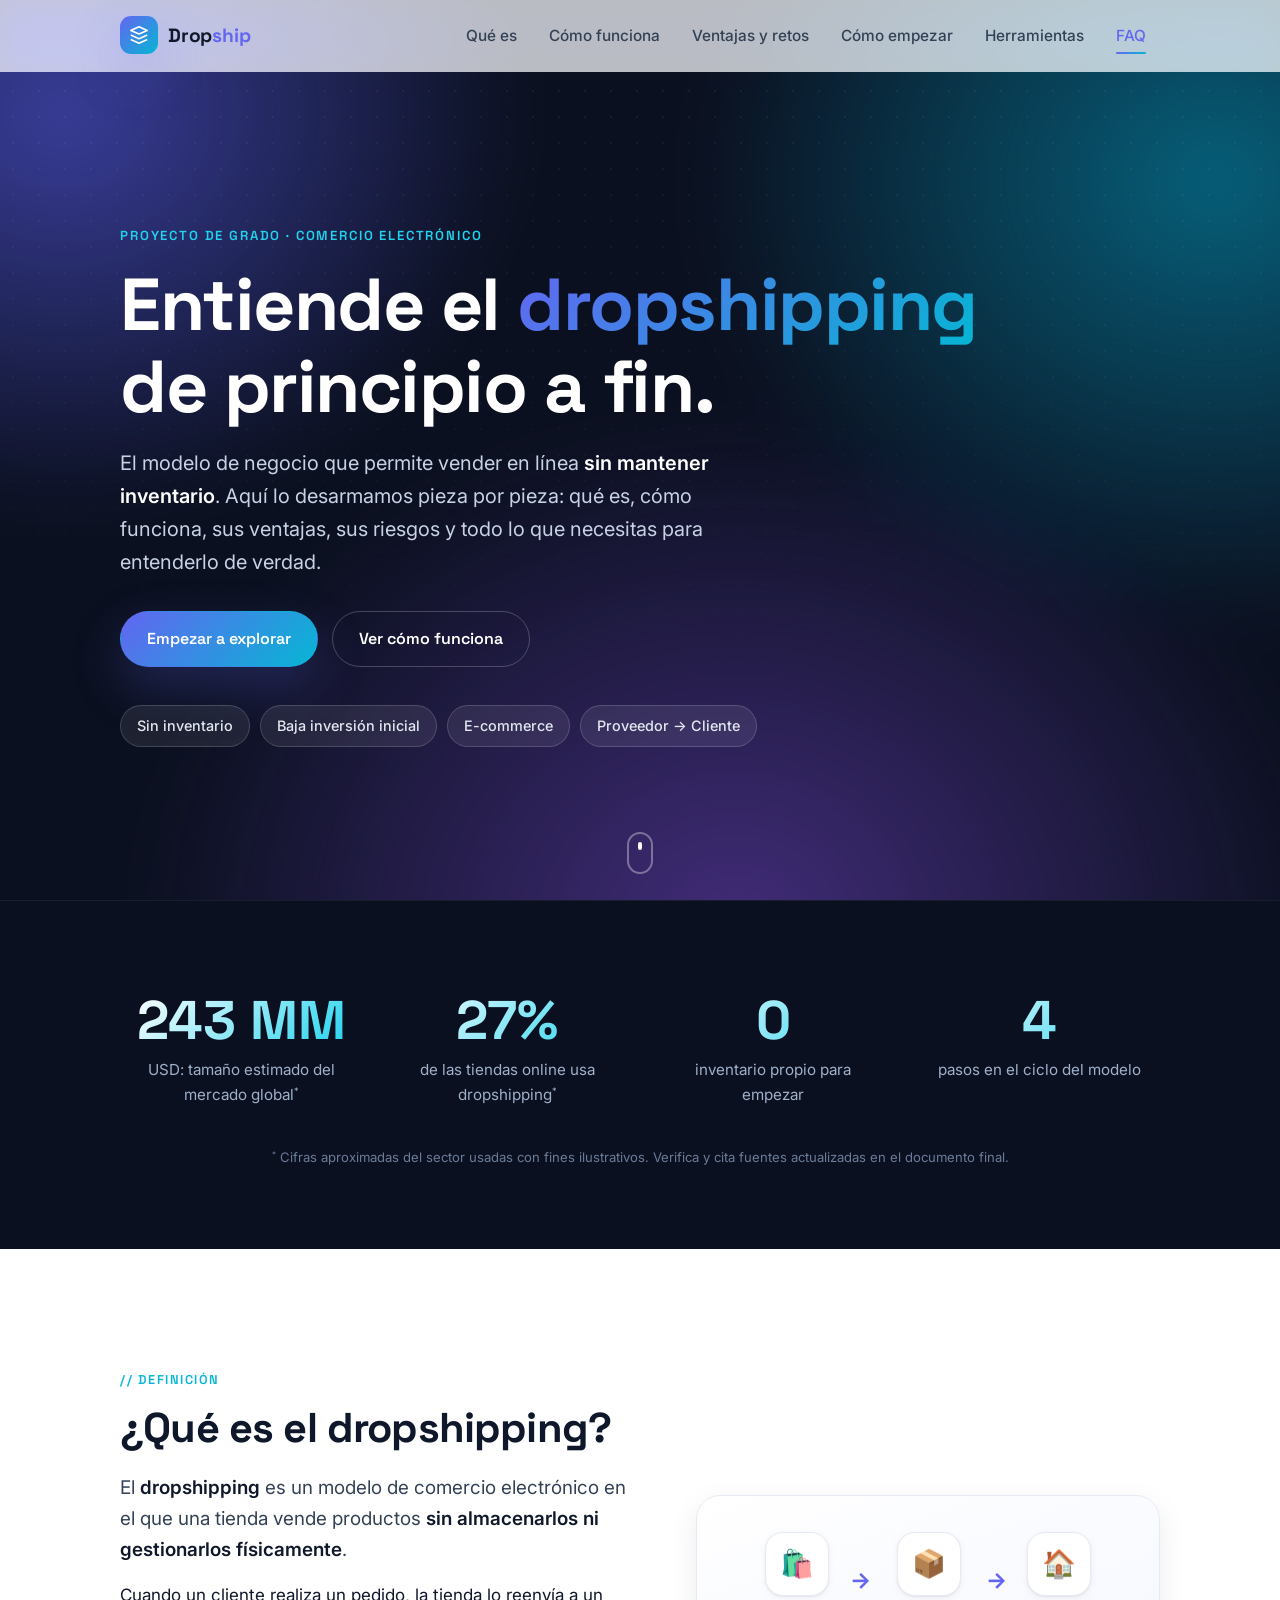
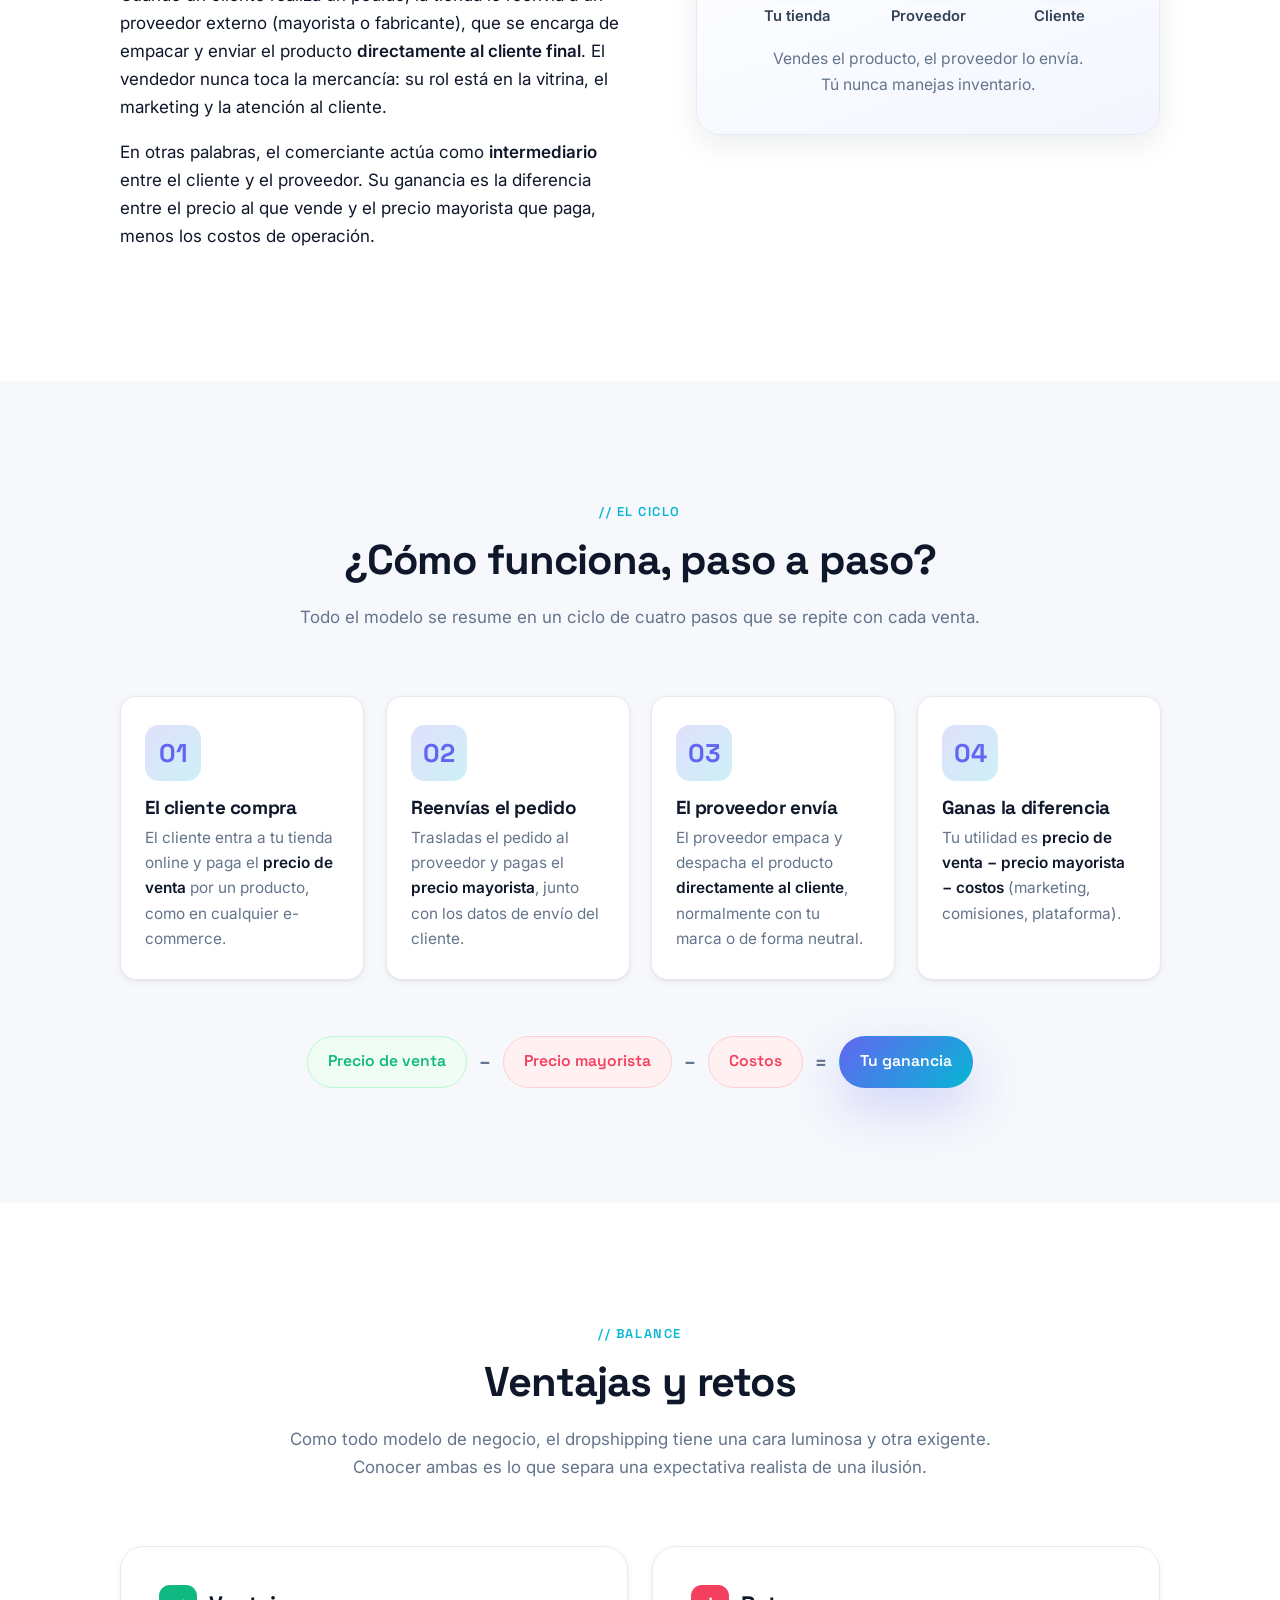
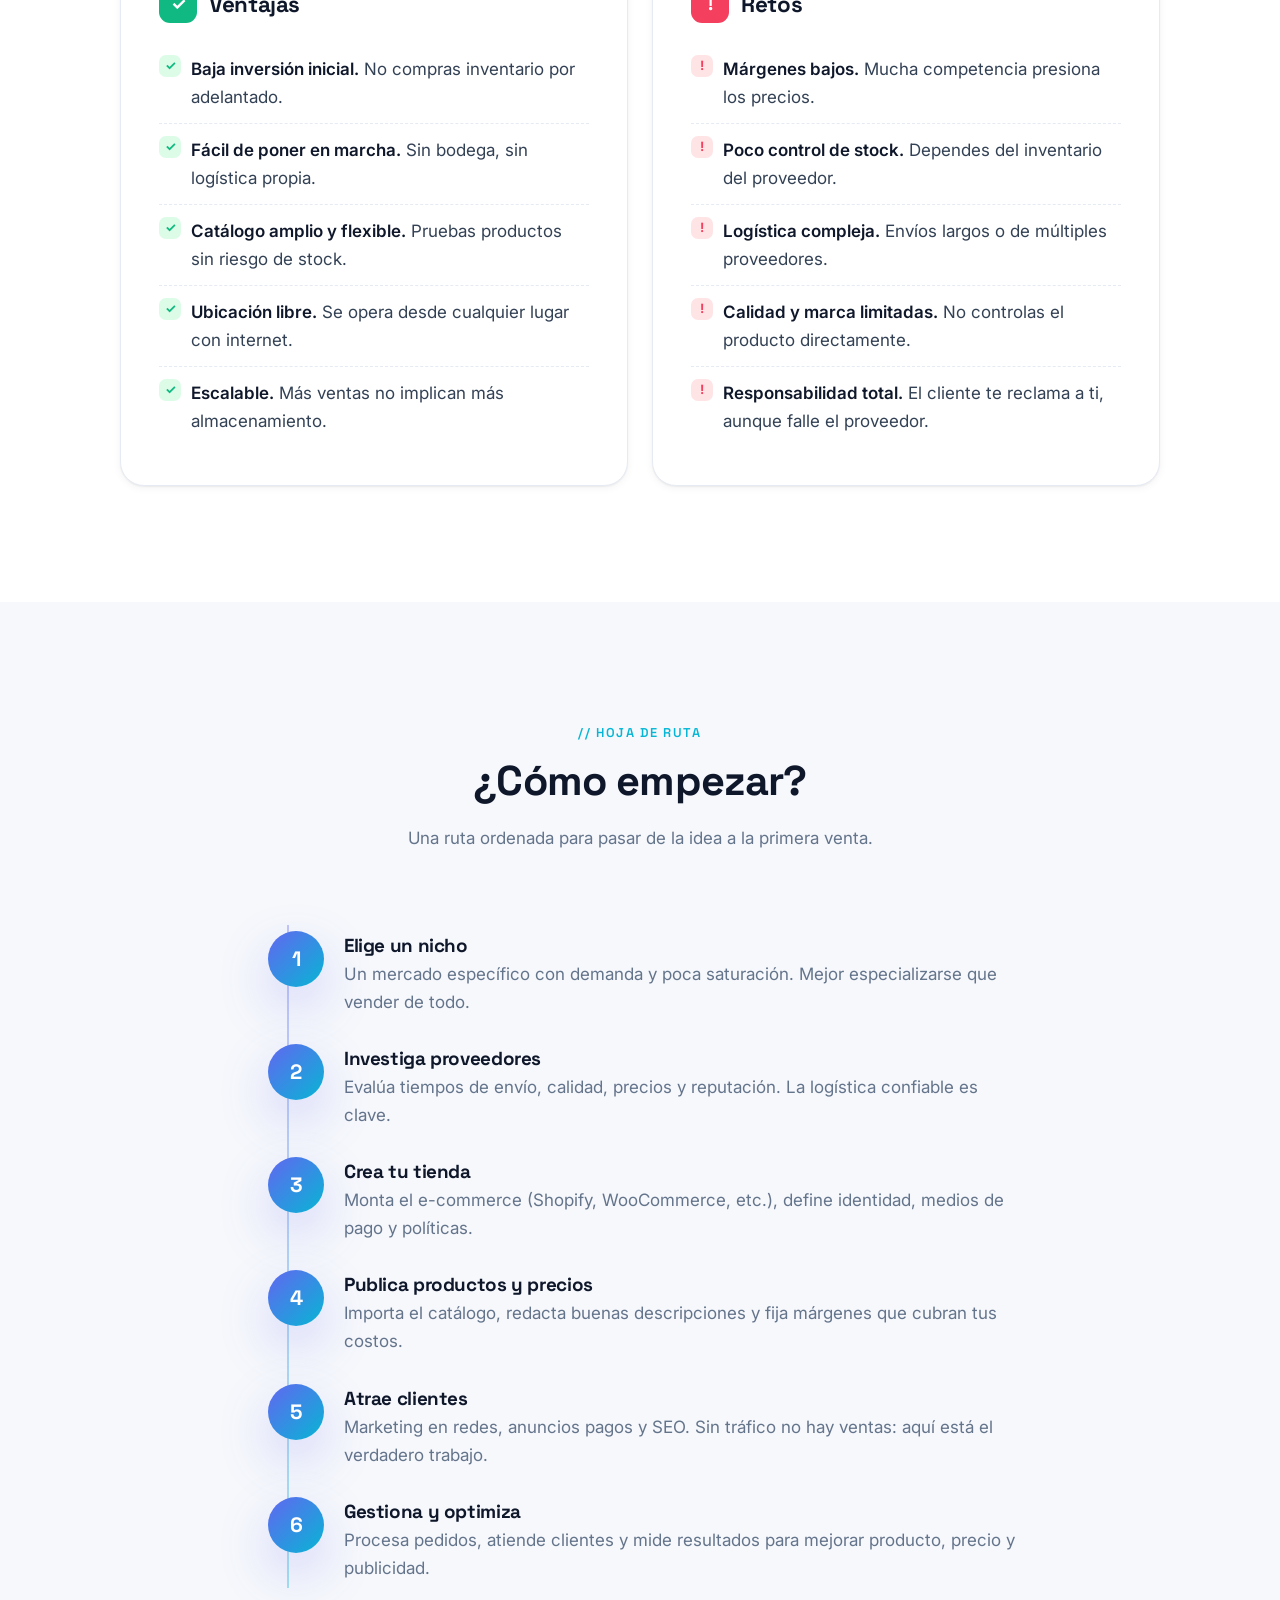
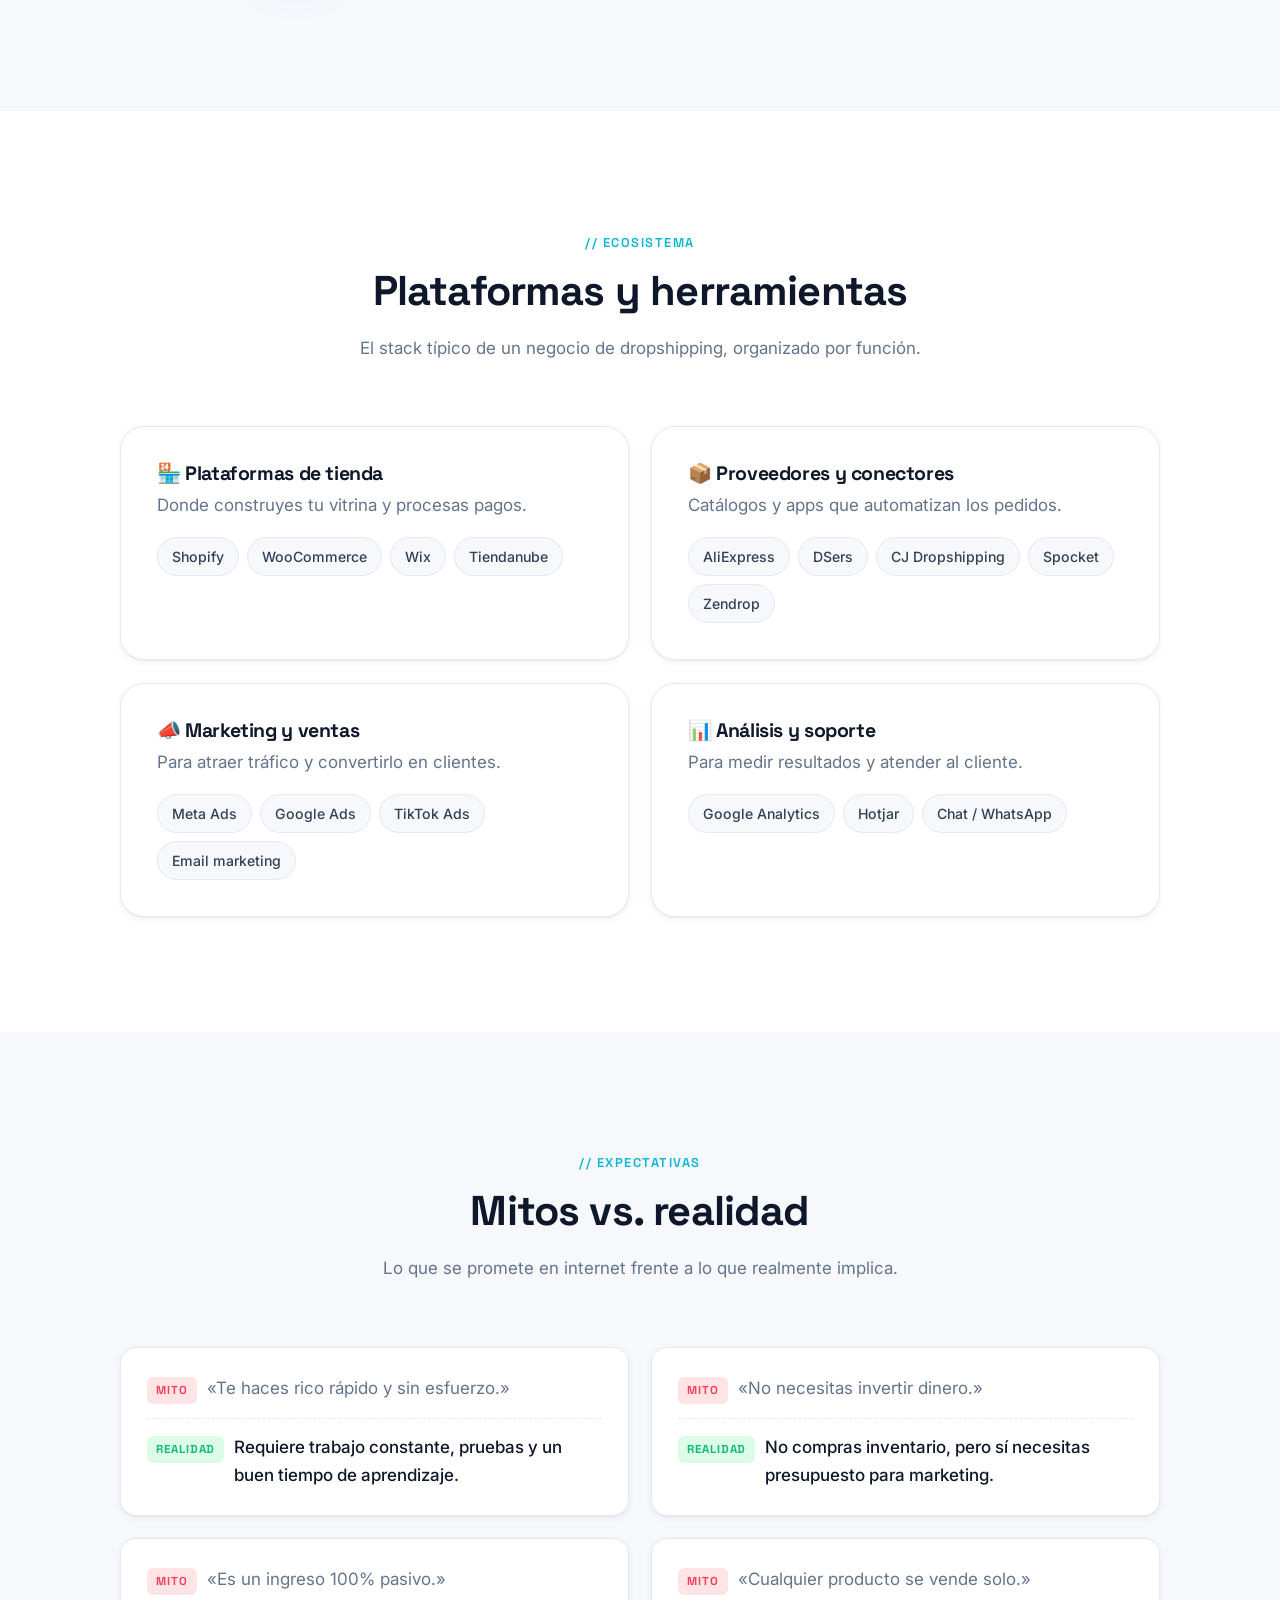
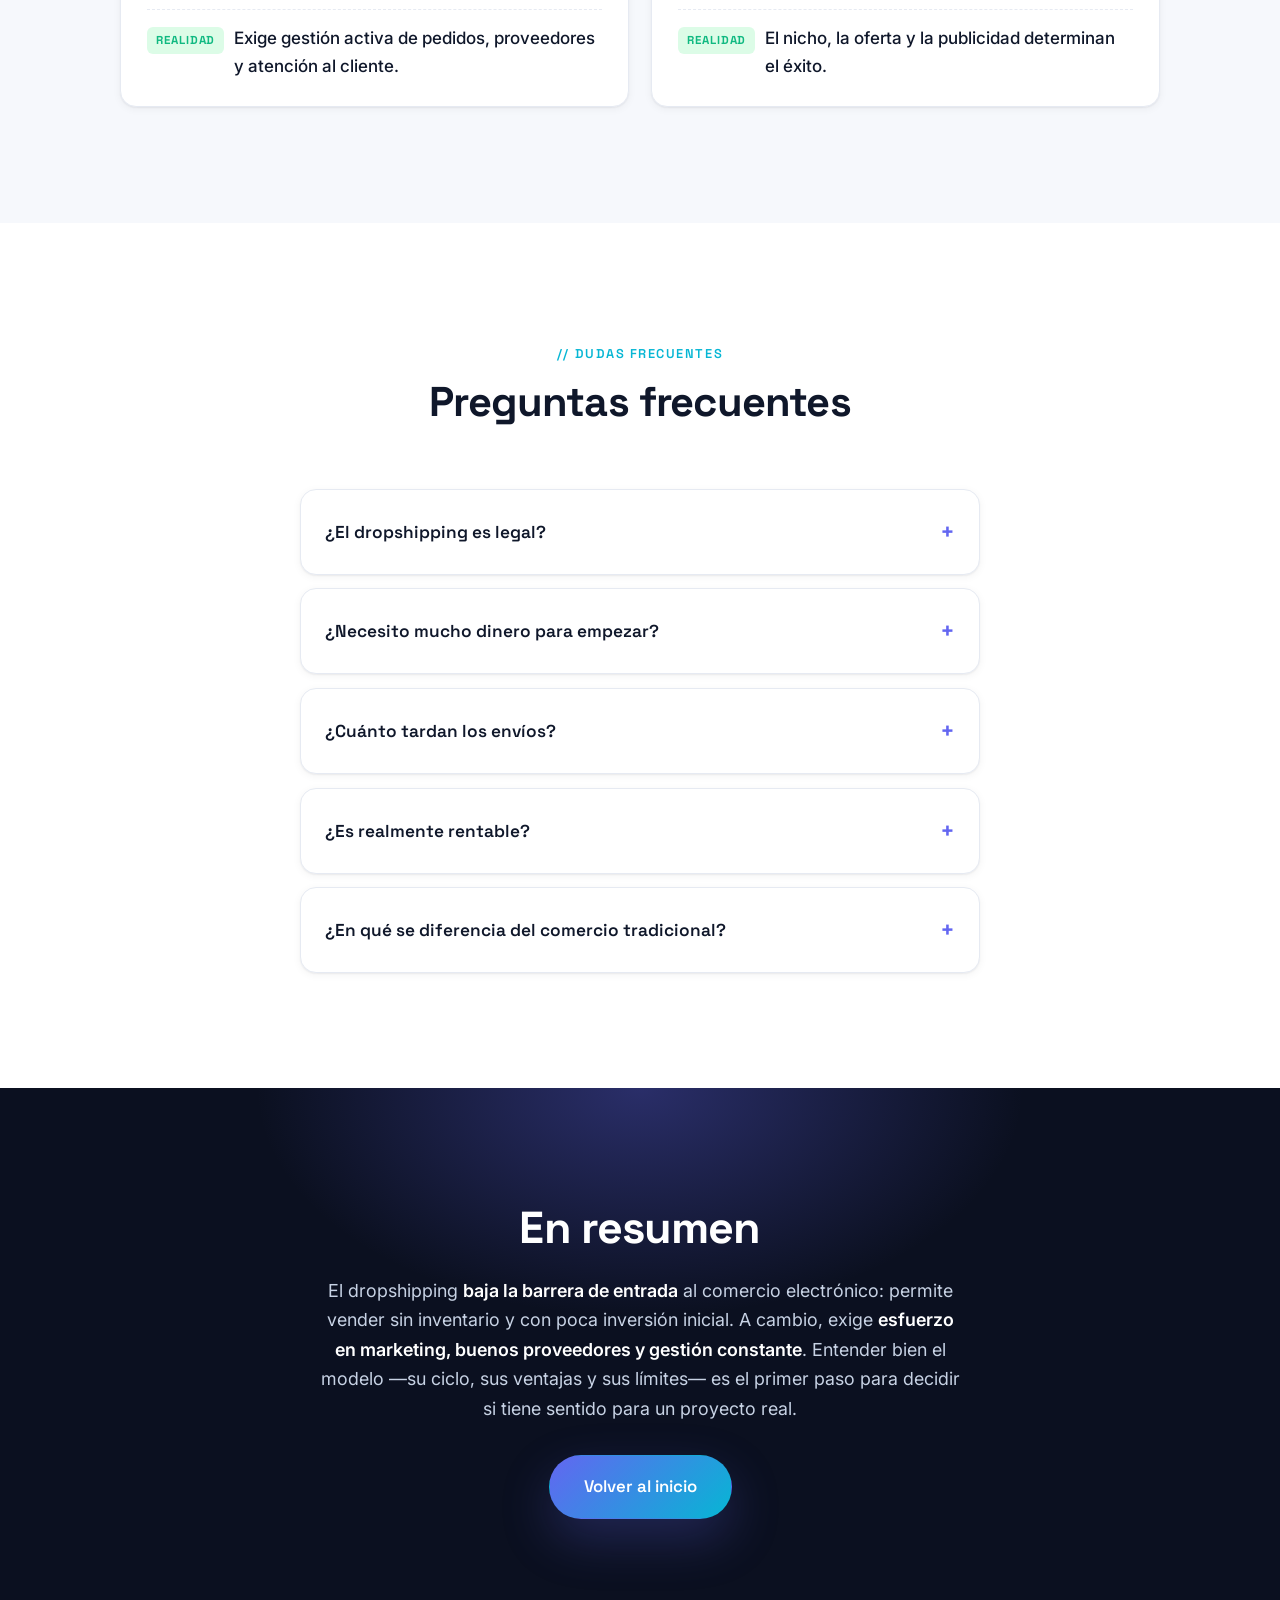
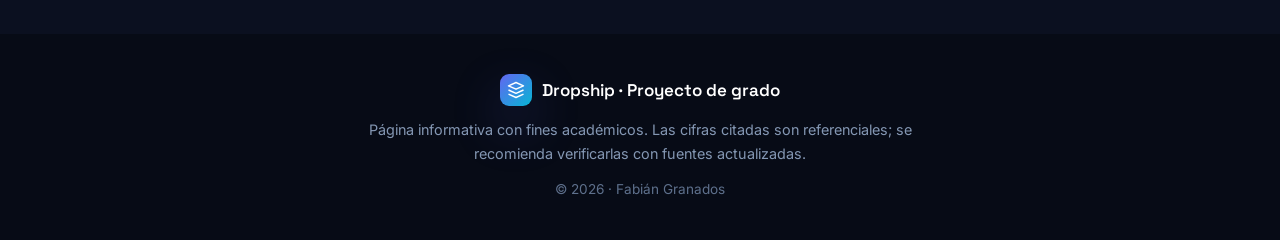
==== index.html @ 57d58731 "Crear landing informativa sobre dropshipping Página informativa de una sola página que explica el mo" ====
<!DOCTYPE html>
<html lang="es">
<head>
  <meta charset="UTF-8" />
  <meta name="viewport" content="width=device-width, initial-scale=1.0" />
  <meta name="description" content="Guía visual y completa sobre el dropshipping: qué es, cómo funciona, ventajas, riesgos, cómo empezar y qué herramientas se usan. Proyecto de grado sobre comercio electrónico." />
  <meta name="author" content="Fabián Granados" />
  <meta name="theme-color" content="#0b1020" />

  <!-- Open Graph -->
  <meta property="og:type" content="website" />
  <meta property="og:title" content="Dropshipping — Guía completa del modelo de comercio electrónico" />
  <meta property="og:description" content="Qué es, cómo funciona, ventajas y riesgos del dropshipping. Una guía visual de principio a fin." />
  <meta property="og:locale" content="es_CO" />

  <title>Dropshipping — Guía completa del modelo de comercio electrónico</title>

  <link rel="icon" type="image/svg+xml" href="assets/favicon.svg" />

  <!-- Tipografías (mejora progresiva; si no cargan, se usa el stack del sistema) -->
  <link rel="preconnect" href="https://fonts.googleapis.com" />
  <link rel="preconnect" href="https://fonts.gstatic.com" crossorigin />
  <link href="https://fonts.googleapis.com/css2?family=Space+Grotesk:wght@500;600;700&family=Inter:wght@400;500;600;700&display=swap" rel="stylesheet" />

  <link rel="stylesheet" href="css/styles.css" />
</head>
<body>
  <!-- Barra de progreso de lectura -->
  <div class="scroll-progress" id="scrollProgress" aria-hidden="true"></div>

  <!-- Salto de accesibilidad -->
  <a class="skip-link" href="#contenido">Saltar al contenido</a>

  <!-- ============ NAV ============ -->
  <header class="nav" id="nav">
    <div class="container nav__inner">
      <a class="brand" href="#hero" aria-label="Inicio">
        <span class="brand__mark" aria-hidden="true">
          <svg viewBox="0 0 24 24" fill="none" width="22" height="22">
            <path d="M3 7l9-4 9 4-9 4-9-4z" stroke="currentColor" stroke-width="1.7" stroke-linejoin="round"/>
            <path d="M3 12l9 4 9-4M3 17l9 4 9-4" stroke="currentColor" stroke-width="1.7" stroke-linejoin="round"/>
          </svg>
        </span>
        <span class="brand__text">Drop<strong>ship</strong></span>
      </a>

      <nav class="nav__links" id="navLinks" aria-label="Navegación principal">
        <a href="#que-es">Qué es</a>
        <a href="#como-funciona">Cómo funciona</a>
        <a href="#ventajas">Ventajas y retos</a>
        <a href="#empezar">Cómo empezar</a>
        <a href="#herramientas">Herramientas</a>
        <a href="#faq">FAQ</a>
      </nav>

      <button class="nav__toggle" id="navToggle" aria-label="Abrir menú" aria-expanded="false" aria-controls="navLinks">
        <span></span><span></span><span></span>
      </button>
    </div>
  </header>

  <main id="contenido">
    <!-- ============ HERO ============ -->
    <section class="hero" id="hero">
      <div class="hero__aurora" aria-hidden="true"></div>
      <div class="container hero__inner">
        <p class="eyebrow reveal">Proyecto de grado · Comercio electrónico</p>
        <h1 class="hero__title reveal">
          Entiende el <span class="grad">dropshipping</span><br />de principio a fin.
        </h1>
        <p class="hero__sub reveal">
          El modelo de negocio que permite vender en línea <strong>sin mantener inventario</strong>.
          Aquí lo desarmamos pieza por pieza: qué es, cómo funciona, sus ventajas, sus riesgos
          y todo lo que necesitas para entenderlo de verdad.
        </p>
        <div class="hero__cta reveal">
          <a class="btn btn--primary" href="#que-es">Empezar a explorar</a>
          <a class="btn btn--ghost" href="#como-funciona">Ver cómo funciona</a>
        </div>

        <div class="hero__chips reveal" aria-hidden="true">
          <span class="chip">Sin inventario</span>
          <span class="chip">Baja inversión inicial</span>
          <span class="chip">E-commerce</span>
          <span class="chip">Proveedor → Cliente</span>
        </div>
      </div>

      <a class="hero__scroll" href="#stats" aria-label="Desplazarse hacia abajo">
        <span></span>
      </a>
    </section>

    <!-- ============ STATS ============ -->
    <section class="stats" id="stats" aria-label="El dropshipping en cifras">
      <div class="container">
        <div class="stats__grid">
          <div class="stat reveal">
            <div class="stat__num"><span data-count="243" data-suffix=" MM">0</span></div>
            <div class="stat__label">USD: tamaño estimado del mercado global<sup>*</sup></div>
          </div>
          <div class="stat reveal">
            <div class="stat__num"><span data-count="27" data-suffix="%">0</span></div>
            <div class="stat__label">de las tiendas online usa dropshipping<sup>*</sup></div>
          </div>
          <div class="stat reveal">
            <div class="stat__num"><span data-count="0">0</span></div>
            <div class="stat__label">inventario propio para empezar</div>
          </div>
          <div class="stat reveal">
            <div class="stat__num"><span data-count="4">0</span></div>
            <div class="stat__label">pasos en el ciclo del modelo</div>
          </div>
        </div>
        <p class="stats__note"><sup>*</sup> Cifras aproximadas del sector usadas con fines ilustrativos. Verifica y cita fuentes actualizadas en el documento final.</p>
      </div>
    </section>

    <!-- ============ QUÉ ES ============ -->
    <section class="section" id="que-es">
      <div class="container grid-2">
        <div class="reveal">
          <span class="section-tag">// definición</span>
          <h2 class="section-title">¿Qué es el dropshipping?</h2>
          <p class="lead">
            El <strong>dropshipping</strong> es un modelo de comercio electrónico en el que una tienda
            vende productos <strong>sin almacenarlos ni gestionarlos físicamente</strong>.
          </p>
          <p>
            Cuando un cliente realiza un pedido, la tienda lo reenvía a un proveedor externo
            (mayorista o fabricante), que se encarga de empacar y enviar el producto
            <strong>directamente al cliente final</strong>. El vendedor nunca toca la mercancía:
            su rol está en la vitrina, el marketing y la atención al cliente.
          </p>
          <p>
            En otras palabras, el comerciante actúa como <strong>intermediario</strong> entre el cliente
            y el proveedor. Su ganancia es la diferencia entre el precio al que vende y el precio
            mayorista que paga, menos los costos de operación.
          </p>
        </div>

        <div class="reveal">
          <div class="card card--accent definition-visual" aria-hidden="true">
            <div class="dv-row">
              <div class="dv-node">
                <span class="dv-ico">🛍️</span>
                <span>Tu tienda</span>
              </div>
              <span class="dv-arrow">→</span>
              <div class="dv-node">
                <span class="dv-ico">📦</span>
                <span>Proveedor</span>
              </div>
              <span class="dv-arrow">→</span>
              <div class="dv-node">
                <span class="dv-ico">🏠</span>
                <span>Cliente</span>
              </div>
            </div>
            <p class="dv-caption">
              Vendes el producto, el proveedor lo envía. <br />Tú nunca manejas inventario.
            </p>
          </div>
        </div>
      </div>
    </section>

    <!-- ============ CÓMO FUNCIONA ============ -->
    <section class="section section--alt" id="como-funciona">
      <div class="container">
        <div class="section-head reveal">
          <span class="section-tag">// el ciclo</span>
          <h2 class="section-title">¿Cómo funciona, paso a paso?</h2>
          <p class="section-sub">
            Todo el modelo se resume en un ciclo de cuatro pasos que se repite con cada venta.
          </p>
        </div>

        <ol class="steps">
          <li class="step reveal">
            <div class="step__num">01</div>
            <h3 class="step__title">El cliente compra</h3>
            <p>El cliente entra a tu tienda online y paga el <strong>precio de venta</strong> por un producto, como en cualquier e-commerce.</p>
          </li>
          <li class="step reveal">
            <div class="step__num">02</div>
            <h3 class="step__title">Reenvías el pedido</h3>
            <p>Trasladas el pedido al proveedor y pagas el <strong>precio mayorista</strong>, junto con los datos de envío del cliente.</p>
          </li>
          <li class="step reveal">
            <div class="step__num">03</div>
            <h3 class="step__title">El proveedor envía</h3>
            <p>El proveedor empaca y despacha el producto <strong>directamente al cliente</strong>, normalmente con tu marca o de forma neutral.</p>
          </li>
          <li class="step reveal">
            <div class="step__num">04</div>
            <h3 class="step__title">Ganas la diferencia</h3>
            <p>Tu utilidad es <strong>precio de venta − precio mayorista − costos</strong> (marketing, comisiones, plataforma).</p>
          </li>
        </ol>

        <div class="formula reveal" aria-label="Fórmula de ganancia">
          <span class="formula__chip formula__chip--sell">Precio de venta</span>
          <span class="formula__op">−</span>
          <span class="formula__chip formula__chip--cost">Precio mayorista</span>
          <span class="formula__op">−</span>
          <span class="formula__chip formula__chip--cost">Costos</span>
          <span class="formula__op">=</span>
          <span class="formula__chip formula__chip--profit">Tu ganancia</span>
        </div>
      </div>
    </section>

    <!-- ============ VENTAJAS Y RETOS ============ -->
    <section class="section" id="ventajas">
      <div class="container">
        <div class="section-head reveal">
          <span class="section-tag">// balance</span>
          <h2 class="section-title">Ventajas y retos</h2>
          <p class="section-sub">
            Como todo modelo de negocio, el dropshipping tiene una cara luminosa y otra exigente.
            Conocer ambas es lo que separa una expectativa realista de una ilusión.
          </p>
        </div>

        <div class="balance">
          <div class="balance__col reveal">
            <h3 class="balance__title balance__title--pro">
              <span class="balance__icon">✓</span> Ventajas
            </h3>
            <ul class="list list--pro">
              <li><strong>Baja inversión inicial.</strong> No compras inventario por adelantado.</li>
              <li><strong>Fácil de poner en marcha.</strong> Sin bodega, sin logística propia.</li>
              <li><strong>Catálogo amplio y flexible.</strong> Pruebas productos sin riesgo de stock.</li>
              <li><strong>Ubicación libre.</strong> Se opera desde cualquier lugar con internet.</li>
              <li><strong>Escalable.</strong> Más ventas no implican más almacenamiento.</li>
            </ul>
          </div>

          <div class="balance__col reveal">
            <h3 class="balance__title balance__title--con">
              <span class="balance__icon">!</span> Retos
            </h3>
            <ul class="list list--con">
              <li><strong>Márgenes bajos.</strong> Mucha competencia presiona los precios.</li>
              <li><strong>Poco control de stock.</strong> Dependes del inventario del proveedor.</li>
              <li><strong>Logística compleja.</strong> Envíos largos o de múltiples proveedores.</li>
              <li><strong>Calidad y marca limitadas.</strong> No controlas el producto directamente.</li>
              <li><strong>Responsabilidad total.</strong> El cliente te reclama a ti, aunque falle el proveedor.</li>
            </ul>
          </div>
        </div>
      </div>
    </section>

    <!-- ============ CÓMO EMPEZAR ============ -->
    <section class="section section--alt" id="empezar">
      <div class="container">
        <div class="section-head reveal">
          <span class="section-tag">// hoja de ruta</span>
          <h2 class="section-title">¿Cómo empezar?</h2>
          <p class="section-sub">Una ruta ordenada para pasar de la idea a la primera venta.</p>
        </div>

        <div class="timeline">
          <div class="tl-item reveal">
            <div class="tl-dot">1</div>
            <div class="tl-body">
              <h3>Elige un nicho</h3>
              <p>Un mercado específico con demanda y poca saturación. Mejor especializarse que vender de todo.</p>
            </div>
          </div>
          <div class="tl-item reveal">
            <div class="tl-dot">2</div>
            <div class="tl-body">
              <h3>Investiga proveedores</h3>
              <p>Evalúa tiempos de envío, calidad, precios y reputación. La logística confiable es clave.</p>
            </div>
          </div>
          <div class="tl-item reveal">
            <div class="tl-dot">3</div>
            <div class="tl-body">
              <h3>Crea tu tienda</h3>
              <p>Monta el e-commerce (Shopify, WooCommerce, etc.), define identidad, medios de pago y políticas.</p>
            </div>
          </div>
          <div class="tl-item reveal">
            <div class="tl-dot">4</div>
            <div class="tl-body">
              <h3>Publica productos y precios</h3>
              <p>Importa el catálogo, redacta buenas descripciones y fija márgenes que cubran tus costos.</p>
            </div>
          </div>
          <div class="tl-item reveal">
            <div class="tl-dot">5</div>
            <div class="tl-body">
              <h3>Atrae clientes</h3>
              <p>Marketing en redes, anuncios pagos y SEO. Sin tráfico no hay ventas: aquí está el verdadero trabajo.</p>
            </div>
          </div>
          <div class="tl-item reveal">
            <div class="tl-dot">6</div>
            <div class="tl-body">
              <h3>Gestiona y optimiza</h3>
              <p>Procesa pedidos, atiende clientes y mide resultados para mejorar producto, precio y publicidad.</p>
            </div>
          </div>
        </div>
      </div>
    </section>

    <!-- ============ HERRAMIENTAS ============ -->
    <section class="section" id="herramientas">
      <div class="container">
        <div class="section-head reveal">
          <span class="section-tag">// ecosistema</span>
          <h2 class="section-title">Plataformas y herramientas</h2>
          <p class="section-sub">El stack típico de un negocio de dropshipping, organizado por función.</p>
        </div>

        <div class="tools">
          <div class="card tool reveal">
            <h3 class="tool__title">🏪 Plataformas de tienda</h3>
            <p class="tool__desc">Donde construyes tu vitrina y procesas pagos.</p>
            <ul class="tags">
              <li>Shopify</li><li>WooCommerce</li><li>Wix</li><li>Tiendanube</li>
            </ul>
          </div>
          <div class="card tool reveal">
            <h3 class="tool__title">📦 Proveedores y conectores</h3>
            <p class="tool__desc">Catálogos y apps que automatizan los pedidos.</p>
            <ul class="tags">
              <li>AliExpress</li><li>DSers</li><li>CJ Dropshipping</li><li>Spocket</li><li>Zendrop</li>
            </ul>
          </div>
          <div class="card tool reveal">
            <h3 class="tool__title">📣 Marketing y ventas</h3>
            <p class="tool__desc">Para atraer tráfico y convertirlo en clientes.</p>
            <ul class="tags">
              <li>Meta Ads</li><li>Google Ads</li><li>TikTok Ads</li><li>Email marketing</li>
            </ul>
          </div>
          <div class="card tool reveal">
            <h3 class="tool__title">📊 Análisis y soporte</h3>
            <p class="tool__desc">Para medir resultados y atender al cliente.</p>
            <ul class="tags">
              <li>Google Analytics</li><li>Hotjar</li><li>Chat / WhatsApp</li>
            </ul>
          </div>
        </div>
      </div>
    </section>

    <!-- ============ MITOS VS REALIDAD ============ -->
    <section class="section section--alt" id="mitos">
      <div class="container">
        <div class="section-head reveal">
          <span class="section-tag">// expectativas</span>
          <h2 class="section-title">Mitos vs. realidad</h2>
          <p class="section-sub">Lo que se promete en internet frente a lo que realmente implica.</p>
        </div>

        <div class="myths">
          <div class="myth reveal">
            <p class="myth__myth"><span>Mito</span> «Te haces rico rápido y sin esfuerzo.»</p>
            <p class="myth__real"><span>Realidad</span> Requiere trabajo constante, pruebas y un buen tiempo de aprendizaje.</p>
          </div>
          <div class="myth reveal">
            <p class="myth__myth"><span>Mito</span> «No necesitas invertir dinero.»</p>
            <p class="myth__real"><span>Realidad</span> No compras inventario, pero sí necesitas presupuesto para marketing.</p>
          </div>
          <div class="myth reveal">
            <p class="myth__myth"><span>Mito</span> «Es un ingreso 100% pasivo.»</p>
            <p class="myth__real"><span>Realidad</span> Exige gestión activa de pedidos, proveedores y atención al cliente.</p>
          </div>
          <div class="myth reveal">
            <p class="myth__myth"><span>Mito</span> «Cualquier producto se vende solo.»</p>
            <p class="myth__real"><span>Realidad</span> El nicho, la oferta y la publicidad determinan el éxito.</p>
          </div>
        </div>
      </div>
    </section>

    <!-- ============ FAQ ============ -->
    <section class="section" id="faq">
      <div class="container container--narrow">
        <div class="section-head reveal">
          <span class="section-tag">// dudas frecuentes</span>
          <h2 class="section-title">Preguntas frecuentes</h2>
        </div>

        <div class="faq">
          <details class="faq__item reveal">
            <summary>¿El dropshipping es legal?</summary>
            <div class="faq__a"><p>Sí. Es un modelo de negocio legítimo siempre que cumplas con las normas de comercio, los impuestos correspondientes y la protección al consumidor de tu país.</p></div>
          </details>
          <details class="faq__item reveal">
            <summary>¿Necesito mucho dinero para empezar?</summary>
            <div class="faq__a"><p>No para inventario, ya que solo compras el producto cuando ya te lo pagaron. Sin embargo, sí conviene contar con presupuesto para publicidad y para la plataforma de tu tienda.</p></div>
          </details>
          <details class="faq__item reveal">
            <summary>¿Cuánto tardan los envíos?</summary>
            <div class="faq__a"><p>Depende del proveedor. Con proveedores internacionales puede tardar varias semanas; con proveedores locales o regionales, los tiempos se reducen bastante. Comunicar plazos claros evita reclamos.</p></div>
          </details>
          <details class="faq__item reveal">
            <summary>¿Es realmente rentable?</summary>
            <div class="faq__a"><p>Puede serlo, pero los márgenes suelen ser ajustados y la competencia es alta. La rentabilidad depende del nicho, de los proveedores y, sobre todo, de qué tan eficiente sea tu marketing.</p></div>
          </details>
          <details class="faq__item reveal">
            <summary>¿En qué se diferencia del comercio tradicional?</summary>
            <div class="faq__a"><p>En el comercio tradicional compras y almacenas inventario antes de venderlo. En el dropshipping vendes primero y compras después, sin manejar stock ni logística propia.</p></div>
          </details>
        </div>
      </div>
    </section>

    <!-- ============ CTA / CIERRE ============ -->
    <section class="final" id="cierre">
      <div class="container final__inner reveal">
        <h2>En resumen</h2>
        <p>
          El dropshipping <strong>baja la barrera de entrada</strong> al comercio electrónico:
          permite vender sin inventario y con poca inversión inicial. A cambio, exige
          <strong>esfuerzo en marketing, buenos proveedores y gestión constante</strong>.
          Entender bien el modelo —su ciclo, sus ventajas y sus límites— es el primer paso
          para decidir si tiene sentido para un proyecto real.
        </p>
        <a class="btn btn--primary btn--lg" href="#hero">Volver al inicio</a>
      </div>
    </section>
  </main>

  <!-- ============ FOOTER ============ -->
  <footer class="footer">
    <div class="container footer__inner">
      <div class="footer__brand">
        <span class="brand__mark" aria-hidden="true">
          <svg viewBox="0 0 24 24" fill="none" width="20" height="20">
            <path d="M3 7l9-4 9 4-9 4-9-4z" stroke="currentColor" stroke-width="1.7" stroke-linejoin="round"/>
            <path d="M3 12l9 4 9-4M3 17l9 4 9-4" stroke="currentColor" stroke-width="1.7" stroke-linejoin="round"/>
          </svg>
        </span>
        <span>Dropship · Proyecto de grado</span>
      </div>
      <p class="footer__note">
        Página informativa con fines académicos. Las cifras citadas son referenciales;
        se recomienda verificarlas con fuentes actualizadas.
      </p>
      <p class="footer__copy">© <span id="year">2026</span> · Fabián Granados</p>
    </div>
  </footer>

  <!-- Botón volver arriba -->
  <button class="to-top" id="toTop" aria-label="Volver arriba" title="Volver arriba">↑</button>

  <script src="js/main.js" defer></script>
</body>
</html>
---- css/styles.css ----
/* ==========================================================================
   Dropship · Proyecto de grado
   Hoja de estilos principal
   --------------------------------------------------------------------------
   Organización:
     1. Tokens de diseño (variables)
     2. Reset y base
     3. Utilidades de layout
     4. Componentes (botones, tarjetas, chips...)
     5. Navegación
     6. Hero
     7. Secciones de contenido
     8. Footer y flotantes
     9. Animaciones / reveal
    10. Responsive
   Pensada para crecer: cuando esto sea un sitio multipágina, basta con
   separar cada bloque en su propio archivo (base.css, components.css, etc.).
   ========================================================================== */

/* 1. TOKENS DE DISEÑO ------------------------------------------------------ */
:root {
  /* Color de marca */
  --indigo: #6366f1;
  --violet: #8b5cf6;
  --cyan:   #22d3ee;
  --teal:   #06b6d4;

  /* Gradiente principal */
  --grad: linear-gradient(135deg, var(--indigo) 0%, var(--teal) 100%);
  --grad-soft: linear-gradient(135deg, #6366f133, #06b6d433);

  /* Neutros (tema claro) */
  --bg:        #ffffff;
  --bg-alt:    #f6f8fc;
  --bg-dark:   #0b1020;
  --ink:       #0f172a;
  --ink-soft:  #334155;
  --muted:     #64748b;
  --line:      #e6eaf2;
  --card:      #ffffff;

  /* Señales */
  --pro: #10b981;
  --con: #f43f5e;

  /* Tipografía */
  --font-head: "Space Grotesk", "Inter", system-ui, -apple-system, "Segoe UI", Roboto, sans-serif;
  --font-body: "Inter", system-ui, -apple-system, "Segoe UI", Roboto, Helvetica, Arial, sans-serif;

  /* Radios y sombras */
  --r-sm: 10px;
  --r-md: 16px;
  --r-lg: 24px;
  --shadow-sm: 0 1px 2px rgba(15, 23, 42, .06), 0 2px 8px rgba(15, 23, 42, .05);
  --shadow-md: 0 10px 30px rgba(15, 23, 42, .08);
  --shadow-lg: 0 24px 60px rgba(15, 23, 42, .12);
  --shadow-glow: 0 20px 50px rgba(99, 102, 241, .25);

  /* Estructura */
  --maxw: 1120px;
  --maxw-narrow: 760px;
  --nav-h: 72px;

  --ease: cubic-bezier(.22, 1, .36, 1);
}

/* 2. RESET Y BASE ---------------------------------------------------------- */
*, *::before, *::after { box-sizing: border-box; }

html {
  scroll-behavior: smooth;
  scroll-padding-top: calc(var(--nav-h) + 12px);
  -webkit-text-size-adjust: 100%;
}

body {
  margin: 0;
  font-family: var(--font-body);
  color: var(--ink);
  background: var(--bg);
  line-height: 1.65;
  font-size: 17px;
  -webkit-font-smoothing: antialiased;
  text-rendering: optimizeLegibility;
  overflow-x: hidden;
}

h1, h2, h3, h4 {
  font-family: var(--font-head);
  line-height: 1.12;
  letter-spacing: -.02em;
  margin: 0 0 .5em;
  color: var(--ink);
}

p { margin: 0 0 1rem; }
a { color: var(--indigo); text-decoration: none; }
img, svg, canvas { max-width: 100%; display: block; }
sup { font-size: .6em; }
strong { font-weight: 600; color: var(--ink); }

::selection { background: var(--indigo); color: #fff; }

.skip-link {
  position: absolute;
  left: -9999px;
  top: 0;
  background: var(--ink);
  color: #fff;
  padding: 12px 18px;
  border-radius: 0 0 var(--r-sm) 0;
  z-index: 200;
}
.skip-link:focus { left: 0; }

:focus-visible {
  outline: 3px solid var(--indigo);
  outline-offset: 3px;
  border-radius: 6px;
}

/* 3. LAYOUT ---------------------------------------------------------------- */
.container {
  width: 100%;
  max-width: var(--maxw);
  margin-inline: auto;
  padding-inline: clamp(20px, 5vw, 40px);
}
.container--narrow { max-width: var(--maxw-narrow); }

.grid-2 {
  display: grid;
  grid-template-columns: 1.05fr .95fr;
  gap: clamp(32px, 5vw, 64px);
  align-items: center;
}

.section {
  padding-block: clamp(64px, 9vw, 120px);
}
.section--alt { background: var(--bg-alt); }

.section-head {
  max-width: 720px;
  margin: 0 auto clamp(40px, 6vw, 64px);
  text-align: center;
}
.section-tag {
  display: inline-block;
  font-family: var(--font-head);
  font-size: .8rem;
  font-weight: 600;
  letter-spacing: .12em;
  text-transform: uppercase;
  color: var(--teal);
  margin-bottom: .9rem;
}
.section-title { font-size: clamp(1.7rem, 3.6vw, 2.6rem); }
.section-sub { color: var(--muted); font-size: 1.06rem; }
.lead { font-size: 1.18rem; color: var(--ink-soft); }

.grad {
  background: var(--grad);
  -webkit-background-clip: text;
  background-clip: text;
  -webkit-text-fill-color: transparent;
  color: transparent;
}

/* 4. COMPONENTES ----------------------------------------------------------- */
.btn {
  --pad-y: 14px;
  --pad-x: 26px;
  display: inline-flex;
  align-items: center;
  justify-content: center;
  gap: .5em;
  padding: var(--pad-y) var(--pad-x);
  font-family: var(--font-head);
  font-weight: 600;
  font-size: 1rem;
  border-radius: 999px;
  border: 1px solid transparent;
  cursor: pointer;
  transition: transform .25s var(--ease), box-shadow .25s var(--ease), background .25s, color .25s;
  white-space: nowrap;
}
.btn--lg { --pad-y: 17px; --pad-x: 34px; font-size: 1.05rem; }
.btn--primary {
  background: var(--grad);
  color: #fff;
  box-shadow: var(--shadow-glow);
}
.btn--primary:hover { transform: translateY(-3px); box-shadow: 0 28px 60px rgba(99,102,241,.38); }
.btn--ghost {
  background: transparent;
  color: var(--ink);
  border-color: var(--line);
}
.btn--ghost:hover { border-color: var(--indigo); color: var(--indigo); transform: translateY(-2px); }

.card {
  background: var(--card);
  border: 1px solid var(--line);
  border-radius: var(--r-lg);
  padding: clamp(24px, 3vw, 36px);
  box-shadow: var(--shadow-sm);
}
.card--accent {
  background: linear-gradient(160deg, #fff, #f3f6ff);
  box-shadow: var(--shadow-md);
}

.chip {
  display: inline-block;
  padding: 8px 16px;
  border-radius: 999px;
  background: rgba(255, 255, 255, .08);
  border: 1px solid rgba(255, 255, 255, .16);
  color: #e2e8f0;
  font-size: .9rem;
  font-weight: 500;
  backdrop-filter: blur(6px);
}

.eyebrow {
  font-family: var(--font-head);
  font-weight: 600;
  letter-spacing: .14em;
  text-transform: uppercase;
  font-size: .82rem;
  color: var(--cyan);
  margin-bottom: 1.1rem;
}

/* 5. NAVEGACIÓN ------------------------------------------------------------ */
.nav {
  position: fixed;
  inset: 0 0 auto 0;
  height: var(--nav-h);
  z-index: 100;
  display: flex;
  align-items: center;
  background: rgba(255, 255, 255, .72);
  backdrop-filter: saturate(180%) blur(14px);
  border-bottom: 1px solid transparent;
  transition: border-color .3s, background .3s, box-shadow .3s;
}
.nav.is-scrolled {
  border-bottom-color: var(--line);
  box-shadow: 0 6px 24px rgba(15, 23, 42, .05);
}
.nav__inner {
  display: flex;
  align-items: center;
  justify-content: space-between;
  gap: 24px;
}
.brand {
  display: inline-flex;
  align-items: center;
  gap: 10px;
  font-family: var(--font-head);
  font-weight: 700;
  font-size: 1.2rem;
  color: var(--ink);
  letter-spacing: -.01em;
}
.brand__mark {
  display: grid;
  place-items: center;
  width: 38px;
  height: 38px;
  border-radius: 11px;
  background: var(--grad);
  color: #fff;
  box-shadow: var(--shadow-glow);
}
.brand__text strong { color: var(--indigo); font-weight: 700; }

.nav__links {
  display: flex;
  align-items: center;
  gap: 4px;
}
.nav__links a {
  position: relative;
  padding: 9px 14px;
  border-radius: 999px;
  color: var(--ink-soft);
  font-weight: 500;
  font-size: .96rem;
  transition: color .2s, background .2s;
}
.nav__links a:hover { color: var(--ink); background: var(--bg-alt); }
.nav__links a.is-active { color: var(--indigo); }
.nav__links a.is-active::after {
  content: "";
  position: absolute;
  left: 14px; right: 14px; bottom: 3px;
  height: 2px;
  border-radius: 2px;
  background: var(--grad);
}

.nav__toggle {
  display: none;
  flex-direction: column;
  justify-content: center;
  gap: 5px;
  width: 44px;
  height: 44px;
  border: 1px solid var(--line);
  border-radius: 12px;
  background: #fff;
  cursor: pointer;
}
.nav__toggle span {
  width: 20px;
  height: 2px;
  background: var(--ink);
  border-radius: 2px;
  margin-inline: auto;
  transition: transform .3s var(--ease), opacity .2s;
}
.nav__toggle[aria-expanded="true"] span:nth-child(1) { transform: translateY(7px) rotate(45deg); }
.nav__toggle[aria-expanded="true"] span:nth-child(2) { opacity: 0; }
.nav__toggle[aria-expanded="true"] span:nth-child(3) { transform: translateY(-7px) rotate(-45deg); }

/* Barra de progreso */
.scroll-progress {
  position: fixed;
  top: 0; left: 0;
  height: 3px;
  width: 0%;
  background: var(--grad);
  z-index: 110;
  transition: width .1s linear;
}

/* 6. HERO ------------------------------------------------------------------ */
.hero {
  position: relative;
  min-height: 100svh;
  display: grid;
  align-items: center;
  padding-top: var(--nav-h);
  background: var(--bg-dark);
  color: #fff;
  overflow: hidden;
  isolation: isolate;
}
.hero__inner { position: relative; z-index: 2; padding-block: 80px; }
.hero__title {
  font-size: clamp(2.4rem, 6.2vw, 4.6rem);
  color: #fff;
  margin-bottom: 1.1rem;
}
.hero__sub {
  max-width: 620px;
  font-size: clamp(1.05rem, 2vw, 1.25rem);
  color: #c7d2e4;
  margin-bottom: 2rem;
}
.hero__sub strong { color: #fff; }
.hero__cta { display: flex; flex-wrap: wrap; gap: 14px; margin-bottom: 2.4rem; }
.hero .btn--ghost { color: #fff; border-color: rgba(255,255,255,.22); }
.hero .btn--ghost:hover { border-color: var(--cyan); color: var(--cyan); }
.hero__chips { display: flex; flex-wrap: wrap; gap: 10px; }

/* Aurora animada de fondo */
.hero__aurora {
  position: absolute;
  inset: -25%;
  z-index: 0;
  background:
    radial-gradient(40% 50% at 20% 25%, rgba(99,102,241,.55), transparent 60%),
    radial-gradient(45% 55% at 80% 30%, rgba(6,182,212,.45), transparent 60%),
    radial-gradient(50% 60% at 55% 85%, rgba(139,92,246,.40), transparent 62%);
  filter: blur(30px) saturate(130%);
  animation: aurora 18s ease-in-out infinite alternate;
}
.hero::after {
  /* malla de puntos sutil */
  content: "";
  position: absolute;
  inset: 0;
  z-index: 1;
  background-image: radial-gradient(rgba(255,255,255,.06) 1px, transparent 1px);
  background-size: 26px 26px;
  mask-image: linear-gradient(to bottom, #000 0%, transparent 85%);
}
@keyframes aurora {
  0%   { transform: translate3d(-3%, -2%, 0) scale(1);    }
  50%  { transform: translate3d(4%, 3%, 0)  scale(1.08);  }
  100% { transform: translate3d(-2%, 4%, 0) scale(1.04);  }
}

.hero__scroll {
  position: absolute;
  left: 50%;
  bottom: 26px;
  transform: translateX(-50%);
  z-index: 3;
  width: 26px;
  height: 42px;
  border: 2px solid rgba(255,255,255,.35);
  border-radius: 999px;
}
.hero__scroll span {
  position: absolute;
  left: 50%;
  top: 8px;
  width: 4px;
  height: 8px;
  margin-left: -2px;
  border-radius: 2px;
  background: #fff;
  animation: scrollDot 1.8s ease-in-out infinite;
}
@keyframes scrollDot {
  0%, 100% { opacity: 0; transform: translateY(0); }
  40%      { opacity: 1; }
  80%      { opacity: 0; transform: translateY(12px); }
}

/* 7. SECCIONES ------------------------------------------------------------- */

/* Stats */
.stats {
  background: var(--bg-dark);
  color: #fff;
  padding-block: clamp(48px, 7vw, 80px);
  border-top: 1px solid rgba(255,255,255,.06);
}
.stats__grid {
  display: grid;
  grid-template-columns: repeat(4, 1fr);
  gap: 24px;
}
.stat { text-align: center; padding: 12px; }
.stat__num {
  font-family: var(--font-head);
  font-weight: 700;
  font-size: clamp(2.2rem, 5vw, 3.4rem);
  line-height: 1;
  background: linear-gradient(135deg, #fff, var(--cyan));
  -webkit-background-clip: text;
  background-clip: text;
  -webkit-text-fill-color: transparent;
}
.stat__label { color: #9fb0c9; font-size: .95rem; margin-top: .6rem; }
.stats__note {
  text-align: center;
  color: #6b7c98;
  font-size: .82rem;
  margin: 28px 0 0;
}

/* Definición visual */
.definition-visual { text-align: center; }
.dv-row {
  display: flex;
  align-items: center;
  justify-content: center;
  gap: clamp(8px, 2vw, 20px);
  margin-bottom: 18px;
}
.dv-node {
  display: flex;
  flex-direction: column;
  align-items: center;
  gap: 8px;
  font-weight: 600;
  font-size: .92rem;
  color: var(--ink-soft);
}
.dv-ico {
  display: grid;
  place-items: center;
  width: 64px;
  height: 64px;
  font-size: 1.7rem;
  border-radius: 18px;
  background: #fff;
  border: 1px solid var(--line);
  box-shadow: var(--shadow-sm);
}
.dv-arrow { color: var(--indigo); font-size: 1.4rem; font-weight: 700; }
.dv-caption { color: var(--muted); margin: 0; font-size: .98rem; }

/* Steps (cómo funciona) */
.steps {
  list-style: none;
  margin: 0;
  padding: 0;
  display: grid;
  grid-template-columns: repeat(4, 1fr);
  gap: 22px;
  counter-reset: step;
}
.step {
  position: relative;
  background: var(--card);
  border: 1px solid var(--line);
  border-radius: var(--r-md);
  padding: 28px 24px;
  box-shadow: var(--shadow-sm);
  transition: transform .3s var(--ease), box-shadow .3s var(--ease);
}
.step:hover { transform: translateY(-6px); box-shadow: var(--shadow-md); }
.step__num {
  font-family: var(--font-head);
  font-weight: 700;
  font-size: 1.6rem;
  width: 56px; height: 56px;
  display: grid; place-items: center;
  border-radius: 14px;
  background: var(--grad-soft);
  color: var(--indigo);
  margin-bottom: 16px;
}
.step__title { font-size: 1.18rem; margin-bottom: .4rem; }
.step p { color: var(--muted); font-size: .96rem; margin: 0; }

.formula {
  margin-top: clamp(36px, 5vw, 56px);
  display: flex;
  flex-wrap: wrap;
  align-items: center;
  justify-content: center;
  gap: 12px;
}
.formula__chip {
  padding: 12px 20px;
  border-radius: 999px;
  font-family: var(--font-head);
  font-weight: 600;
  font-size: .98rem;
  border: 1px solid var(--line);
  background: #fff;
}
.formula__chip--sell  { color: var(--pro); border-color: #bbf7d0; background: #f0fdf4; }
.formula__chip--cost  { color: var(--con); border-color: #fecdd3; background: #fff1f2; }
.formula__chip--profit{ color: #fff; background: var(--grad); border-color: transparent; box-shadow: var(--shadow-glow); }
.formula__op { font-weight: 700; color: var(--muted); font-size: 1.1rem; }

/* Balance (ventajas / retos) */
.balance {
  display: grid;
  grid-template-columns: 1fr 1fr;
  gap: 24px;
}
.balance__col {
  background: var(--card);
  border: 1px solid var(--line);
  border-radius: var(--r-lg);
  padding: clamp(26px, 3vw, 40px);
  box-shadow: var(--shadow-sm);
}
.balance__title {
  display: flex;
  align-items: center;
  gap: 12px;
  font-size: 1.4rem;
  margin-bottom: 1.2rem;
}
.balance__icon {
  display: grid; place-items: center;
  width: 38px; height: 38px;
  border-radius: 11px;
  font-size: 1.1rem;
  color: #fff;
}
.balance__title--pro .balance__icon { background: var(--pro); }
.balance__title--con .balance__icon { background: var(--con); }

.list { list-style: none; margin: 0; padding: 0; }
.list li {
  position: relative;
  padding: 12px 0 12px 32px;
  border-bottom: 1px dashed var(--line);
  color: var(--ink-soft);
}
.list li:last-child { border-bottom: 0; }
.list li::before {
  position: absolute;
  left: 0; top: 12px;
  width: 22px; height: 22px;
  display: grid; place-items: center;
  border-radius: 7px;
  font-size: .8rem;
  font-weight: 700;
}
.list--pro li::before { content: "✓"; background: #dcfce7; color: var(--pro); }
.list--con li::before { content: "!"; background: #ffe4e6; color: var(--con); }

/* Timeline (cómo empezar) */
.timeline {
  position: relative;
  max-width: 760px;
  margin-inline: auto;
  padding-left: 8px;
}
.timeline::before {
  content: "";
  position: absolute;
  left: 27px; top: 8px; bottom: 8px;
  width: 2px;
  background: linear-gradient(var(--indigo), var(--teal));
  opacity: .35;
}
.tl-item {
  position: relative;
  display: grid;
  grid-template-columns: 56px 1fr;
  gap: 20px;
  padding: 14px 0;
}
.tl-dot {
  position: relative;
  z-index: 1;
  width: 56px; height: 56px;
  display: grid; place-items: center;
  border-radius: 50%;
  background: var(--grad);
  color: #fff;
  font-family: var(--font-head);
  font-weight: 700;
  font-size: 1.3rem;
  box-shadow: var(--shadow-glow);
}
.tl-body { padding-top: 4px; }
.tl-body h3 { font-size: 1.18rem; margin-bottom: .25rem; }
.tl-body p { color: var(--muted); margin: 0; }

/* Herramientas */
.tools {
  display: grid;
  grid-template-columns: repeat(2, 1fr);
  gap: 22px;
}
.tool { transition: transform .3s var(--ease), box-shadow .3s var(--ease); }
.tool:hover { transform: translateY(-5px); box-shadow: var(--shadow-md); }
.tool__title { font-size: 1.22rem; margin-bottom: .4rem; }
.tool__desc { color: var(--muted); margin-bottom: 1.1rem; }
.tags { list-style: none; margin: 0; padding: 0; display: flex; flex-wrap: wrap; gap: 8px; }
.tags li {
  padding: 7px 14px;
  border-radius: 999px;
  background: var(--bg-alt);
  border: 1px solid var(--line);
  font-size: .88rem;
  font-weight: 500;
  color: var(--ink-soft);
}

/* Mitos */
.myths {
  display: grid;
  grid-template-columns: 1fr 1fr;
  gap: 22px;
}
.myth {
  background: var(--card);
  border: 1px solid var(--line);
  border-radius: var(--r-md);
  padding: 26px;
  box-shadow: var(--shadow-sm);
}
.myth__myth, .myth__real { margin: 0; display: flex; gap: 10px; align-items: baseline; }
.myth__myth { color: var(--muted); padding-bottom: 14px; margin-bottom: 14px; border-bottom: 1px dashed var(--line); }
.myth__real { color: var(--ink); font-weight: 500; }
.myth span {
  flex: none;
  font-family: var(--font-head);
  font-size: .72rem;
  font-weight: 700;
  letter-spacing: .08em;
  text-transform: uppercase;
  padding: 4px 9px;
  border-radius: 6px;
}
.myth__myth span { background: #ffe4e6; color: var(--con); }
.myth__real span { background: #dcfce7; color: var(--pro); }

/* FAQ */
.faq { display: grid; gap: 14px; }
.faq__item {
  background: var(--card);
  border: 1px solid var(--line);
  border-radius: var(--r-md);
  padding: 4px 24px;
  box-shadow: var(--shadow-sm);
  transition: box-shadow .25s, border-color .25s;
}
.faq__item[open] { border-color: #c7d2fe; box-shadow: var(--shadow-md); }
.faq__item summary {
  list-style: none;
  cursor: pointer;
  padding: 18px 0;
  font-family: var(--font-head);
  font-weight: 600;
  font-size: 1.08rem;
  color: var(--ink);
  display: flex;
  align-items: center;
  justify-content: space-between;
  gap: 16px;
}
.faq__item summary::-webkit-details-marker { display: none; }
.faq__item summary::after {
  content: "+";
  flex: none;
  font-size: 1.5rem;
  color: var(--indigo);
  transition: transform .3s var(--ease);
}
.faq__item[open] summary::after { transform: rotate(45deg); }
.faq__a { padding: 0 0 20px; }
.faq__a p { color: var(--muted); margin: 0; }

/* Cierre */
.final {
  background: var(--bg-dark);
  color: #fff;
  padding-block: clamp(64px, 9vw, 120px);
  text-align: center;
  position: relative;
  overflow: hidden;
}
.final::before {
  content: "";
  position: absolute;
  inset: 0;
  background: radial-gradient(50% 70% at 50% 0%, rgba(99,102,241,.35), transparent 60%);
}
.final__inner { position: relative; z-index: 1; max-width: 720px; margin-inline: auto; }
.final h2 { color: #fff; font-size: clamp(1.8rem, 4vw, 2.8rem); }
.final p { color: #c7d2e4; font-size: 1.12rem; margin-bottom: 2rem; }
.final strong { color: #fff; }

/* 8. FOOTER Y FLOTANTES ---------------------------------------------------- */
.footer {
  background: #070b16;
  color: #8497b3;
  padding-block: 40px;
}
.footer__inner {
  display: flex;
  flex-direction: column;
  align-items: center;
  gap: 12px;
  text-align: center;
}
.footer__brand {
  display: inline-flex;
  align-items: center;
  gap: 10px;
  color: #fff;
  font-family: var(--font-head);
  font-weight: 600;
}
.footer__brand .brand__mark { width: 32px; height: 32px; border-radius: 9px; }
.footer__note { max-width: 560px; font-size: .9rem; margin: 0; }
.footer__copy { font-size: .85rem; margin: 0; color: #5e708c; }

.to-top {
  position: fixed;
  right: 22px;
  bottom: 22px;
  width: 48px; height: 48px;
  border-radius: 50%;
  border: none;
  background: var(--grad);
  color: #fff;
  font-size: 1.3rem;
  cursor: pointer;
  box-shadow: var(--shadow-glow);
  opacity: 0;
  visibility: hidden;
  transform: translateY(12px);
  transition: opacity .3s, transform .3s, visibility .3s;
  z-index: 90;
}
.to-top.is-visible { opacity: 1; visibility: visible; transform: translateY(0); }
.to-top:hover { transform: translateY(-3px); }

/* 9. ANIMACIONES / REVEAL -------------------------------------------------- */
.reveal {
  opacity: 0;
  transform: translateY(24px);
  transition: opacity .7s var(--ease), transform .7s var(--ease);
  will-change: opacity, transform;
}
.reveal.is-visible { opacity: 1; transform: none; }

/* 10. RESPONSIVE ----------------------------------------------------------- */
@media (max-width: 960px) {
  .grid-2 { grid-template-columns: 1fr; }
  .steps { grid-template-columns: repeat(2, 1fr); }
  .balance, .tools, .myths { grid-template-columns: 1fr; }
  .stats__grid { grid-template-columns: repeat(2, 1fr); gap: 32px 16px; }
}

@media (max-width: 720px) {
  body { font-size: 16px; }

  .nav__toggle { display: flex; }
  .nav__links {
    position: fixed;
    inset: var(--nav-h) 0 auto 0;
    flex-direction: column;
    align-items: stretch;
    gap: 4px;
    padding: 16px clamp(20px, 5vw, 40px) 24px;
    background: rgba(255,255,255,.96);
    backdrop-filter: blur(14px);
    border-bottom: 1px solid var(--line);
    box-shadow: var(--shadow-md);
    transform: translateY(-120%);
    transition: transform .35s var(--ease);
  }
  .nav__links.is-open { transform: translateY(0); }
  .nav__links a { padding: 14px 16px; font-size: 1.05rem; }
  .nav__links a.is-active::after { display: none; }

  .hero__cta { width: 100%; }
  .hero__cta .btn { flex: 1 1 auto; }
}

@media (max-width: 480px) {
  .steps { grid-template-columns: 1fr; }
  .stats__grid { grid-template-columns: 1fr; }
  .dv-row { gap: 6px; }
  .dv-ico { width: 52px; height: 52px; font-size: 1.4rem; }
}

/* Respeto a las preferencias de movimiento reducido */
@media (prefers-reduced-motion: reduce) {
  html { scroll-behavior: auto; }
  *, *::before, *::after {
    animation-duration: .001ms !important;
    animation-iteration-count: 1 !important;
    transition-duration: .001ms !important;
  }
  .reveal { opacity: 1; transform: none; }
}
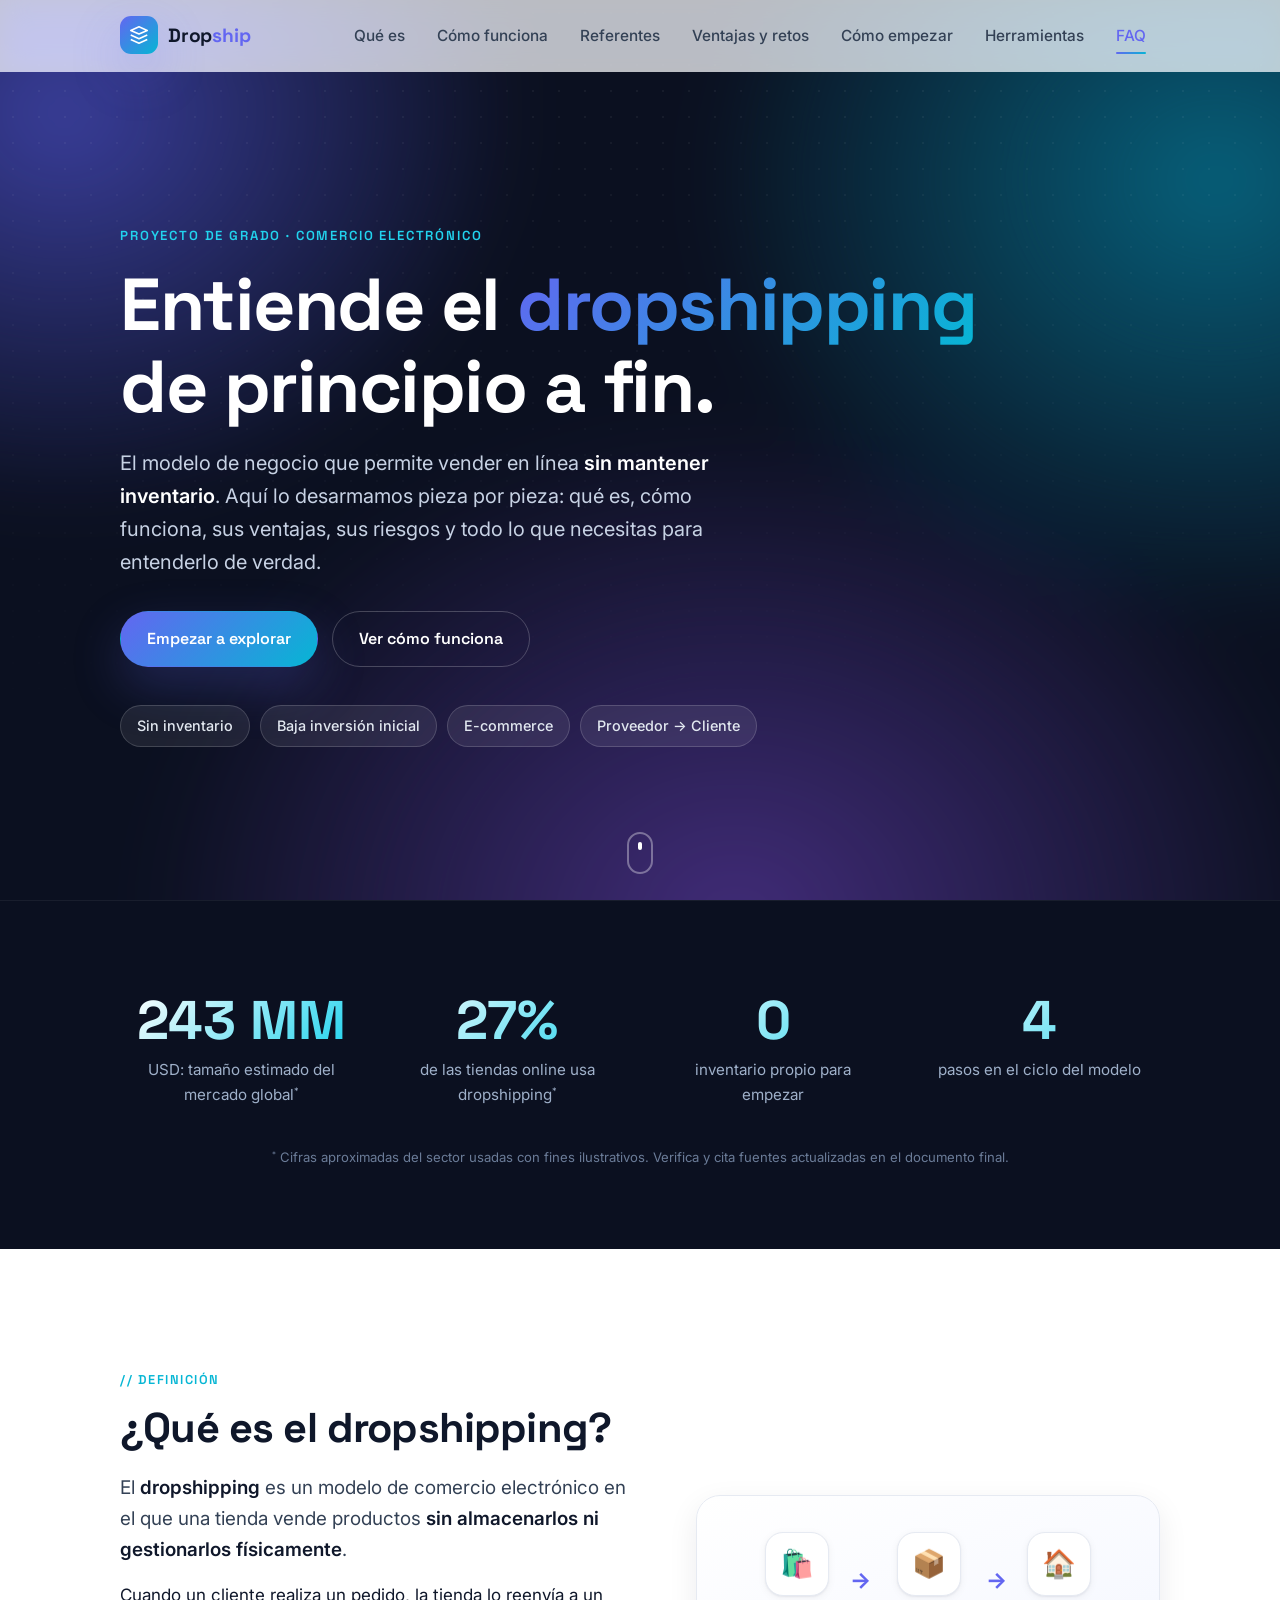
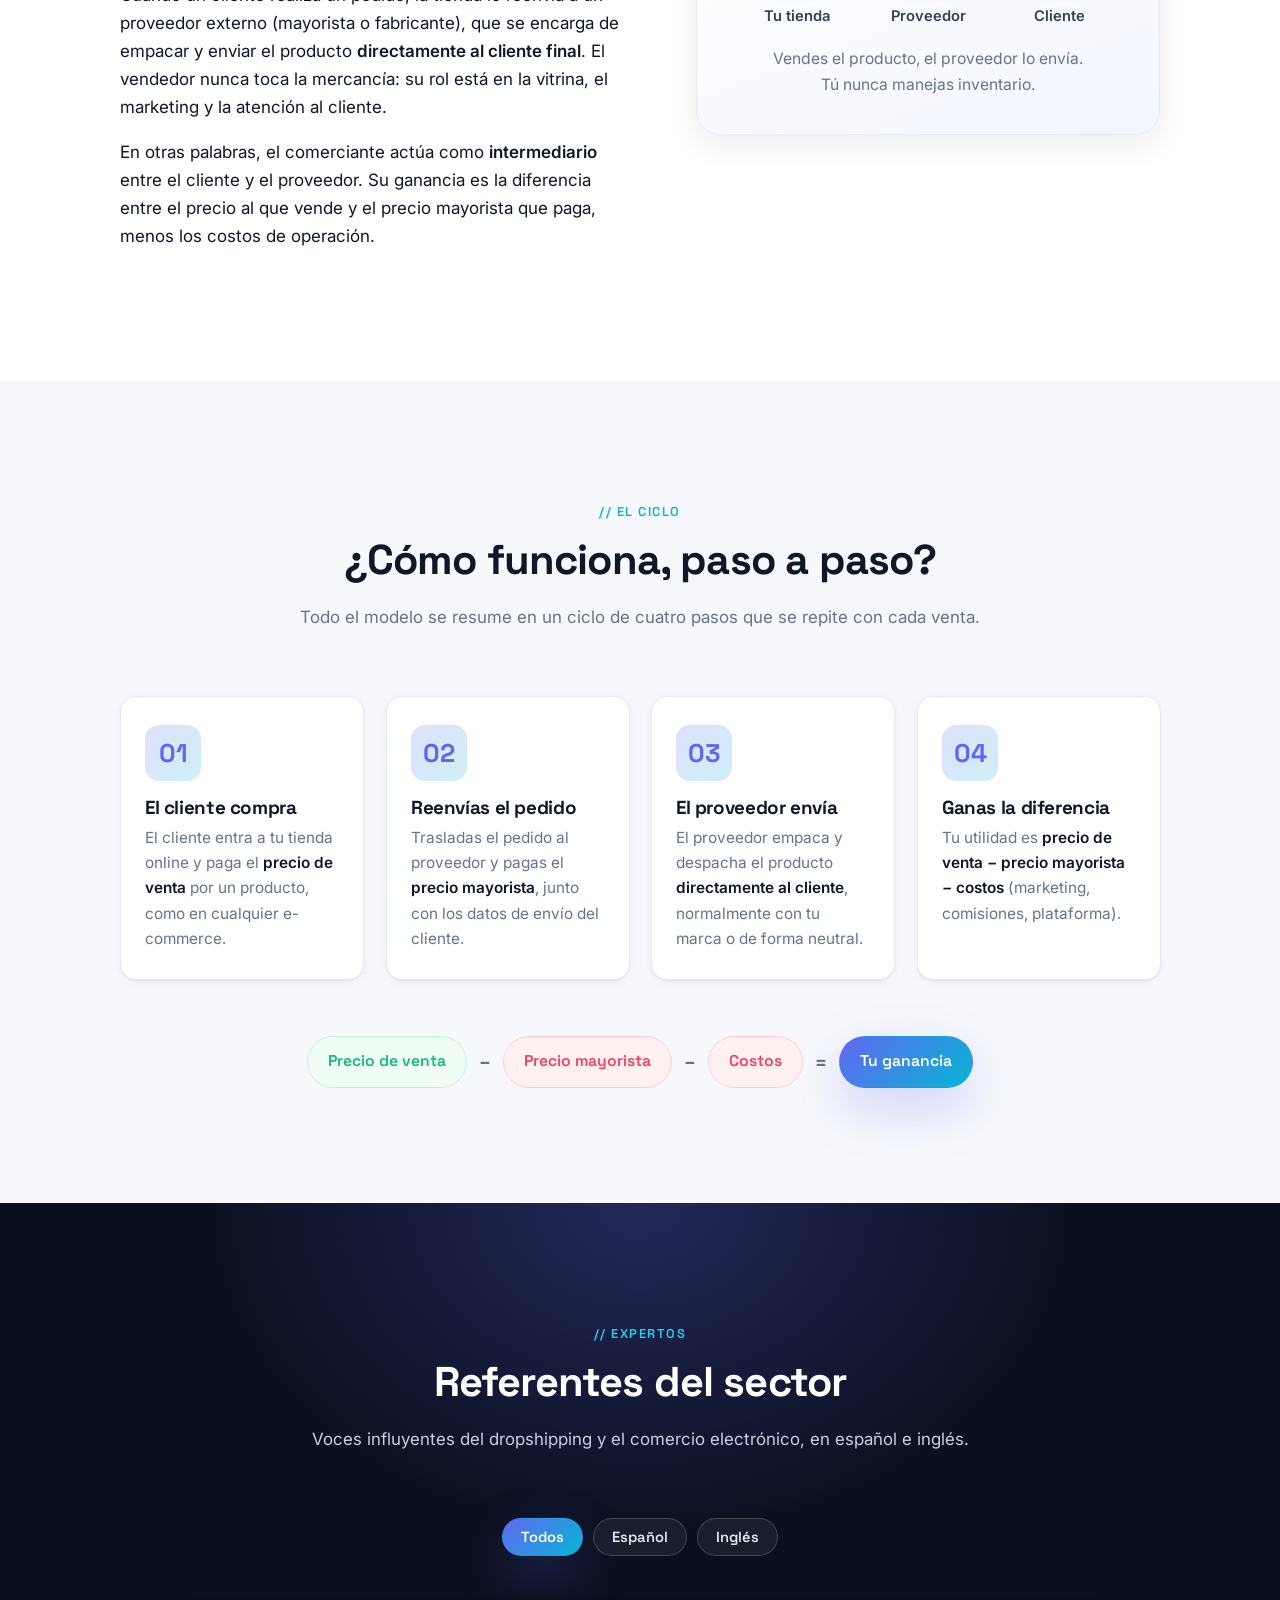
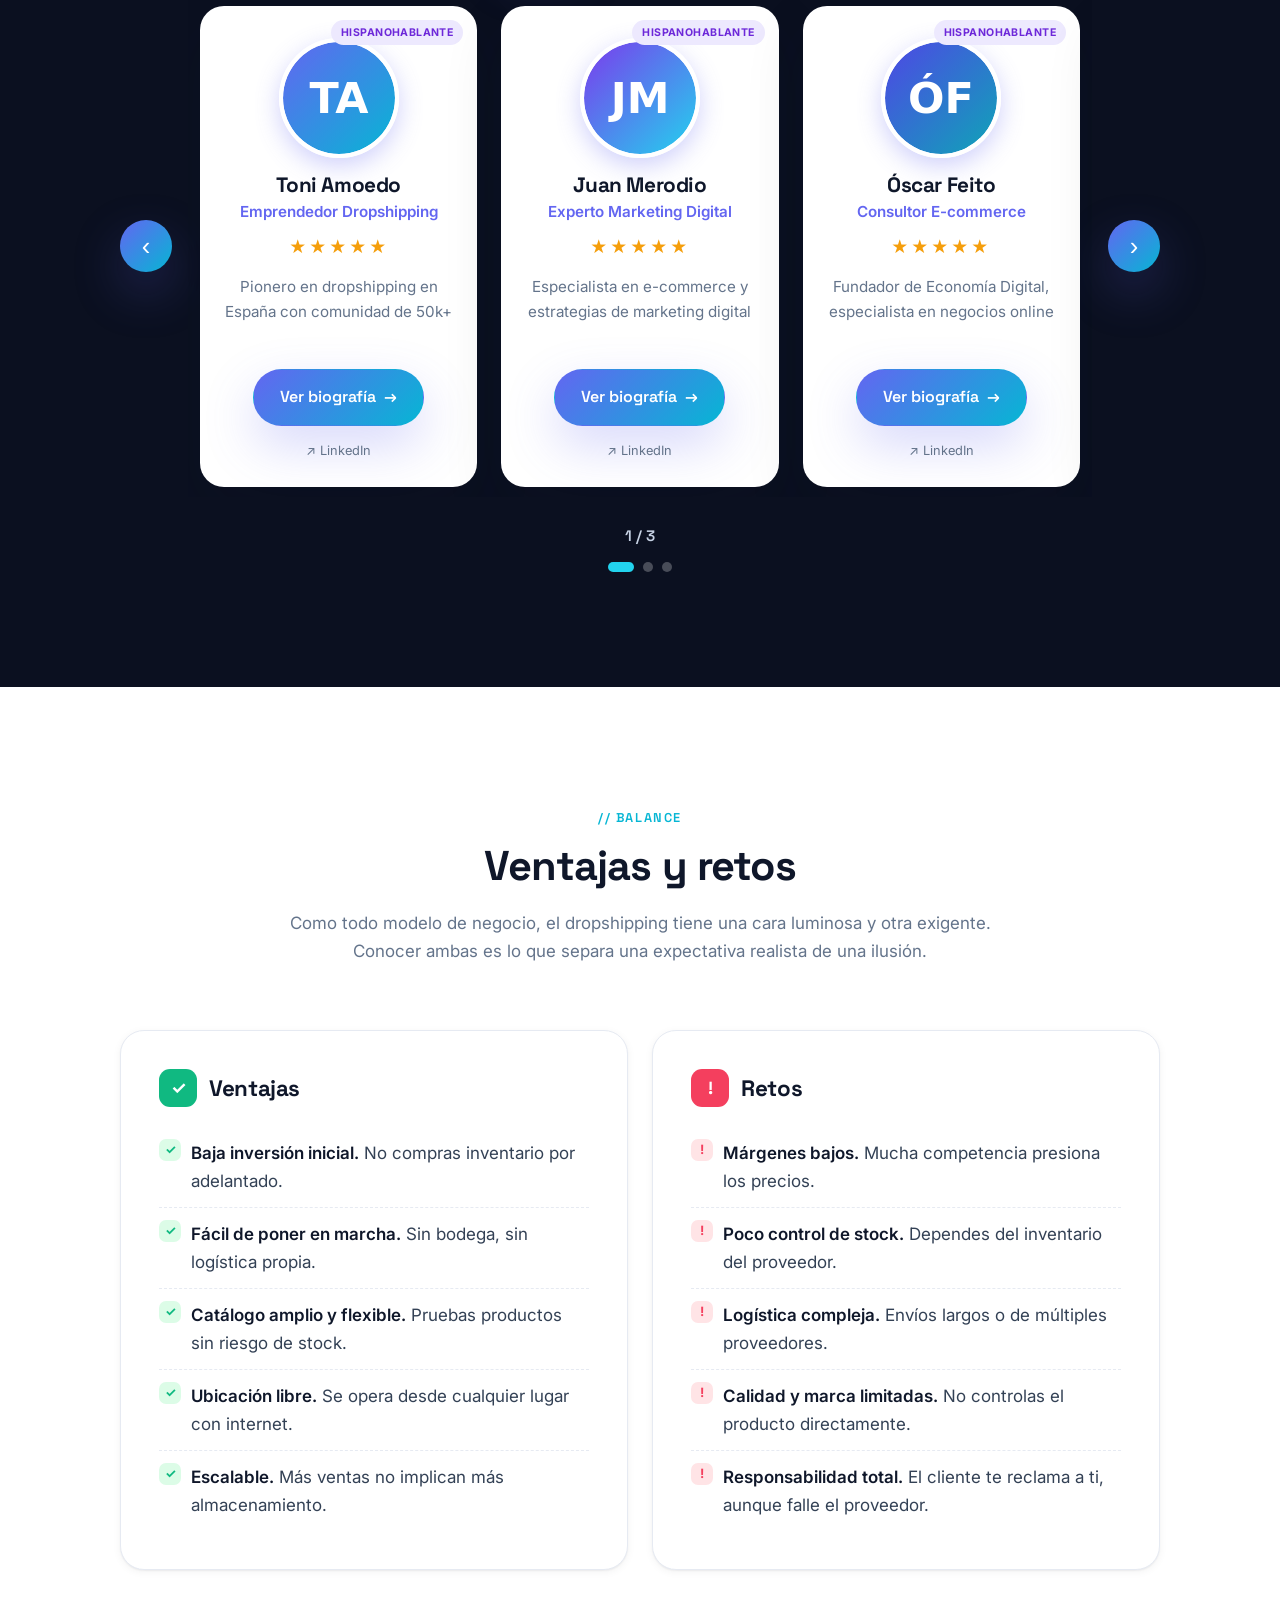
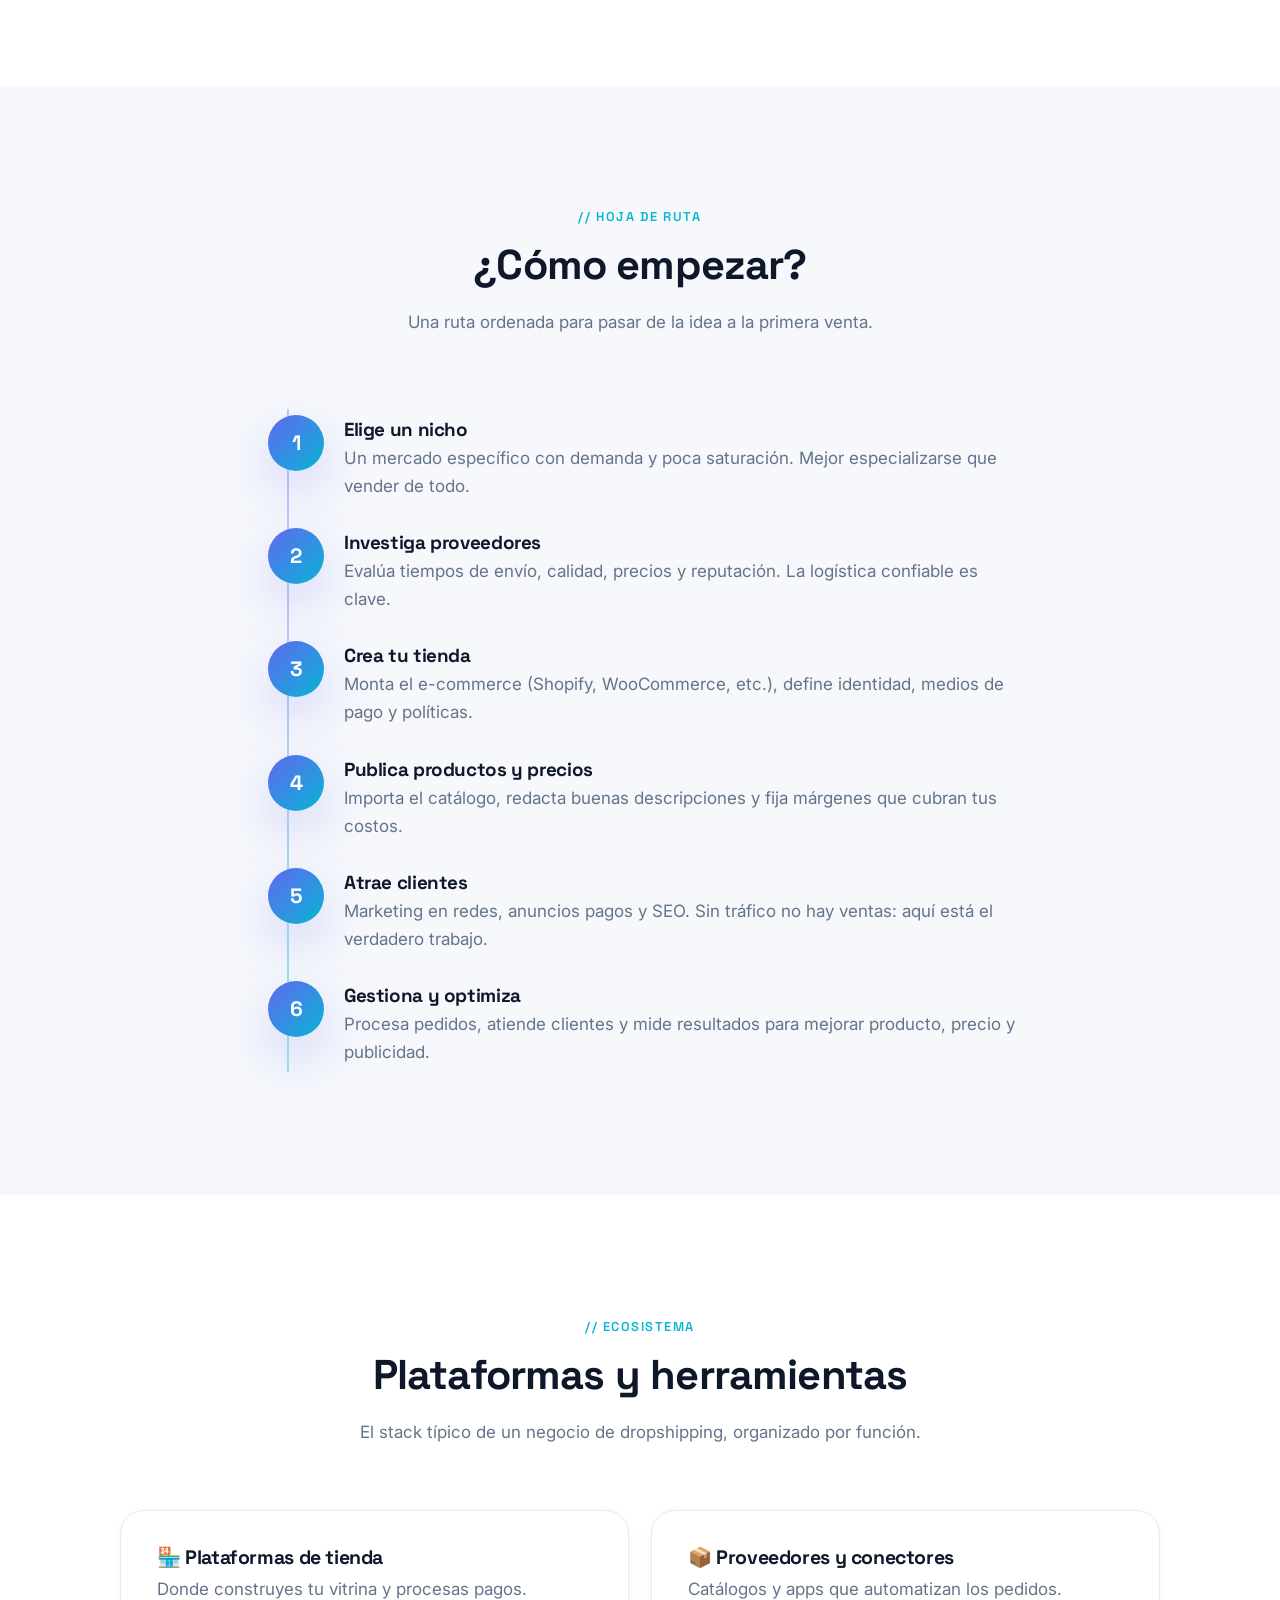
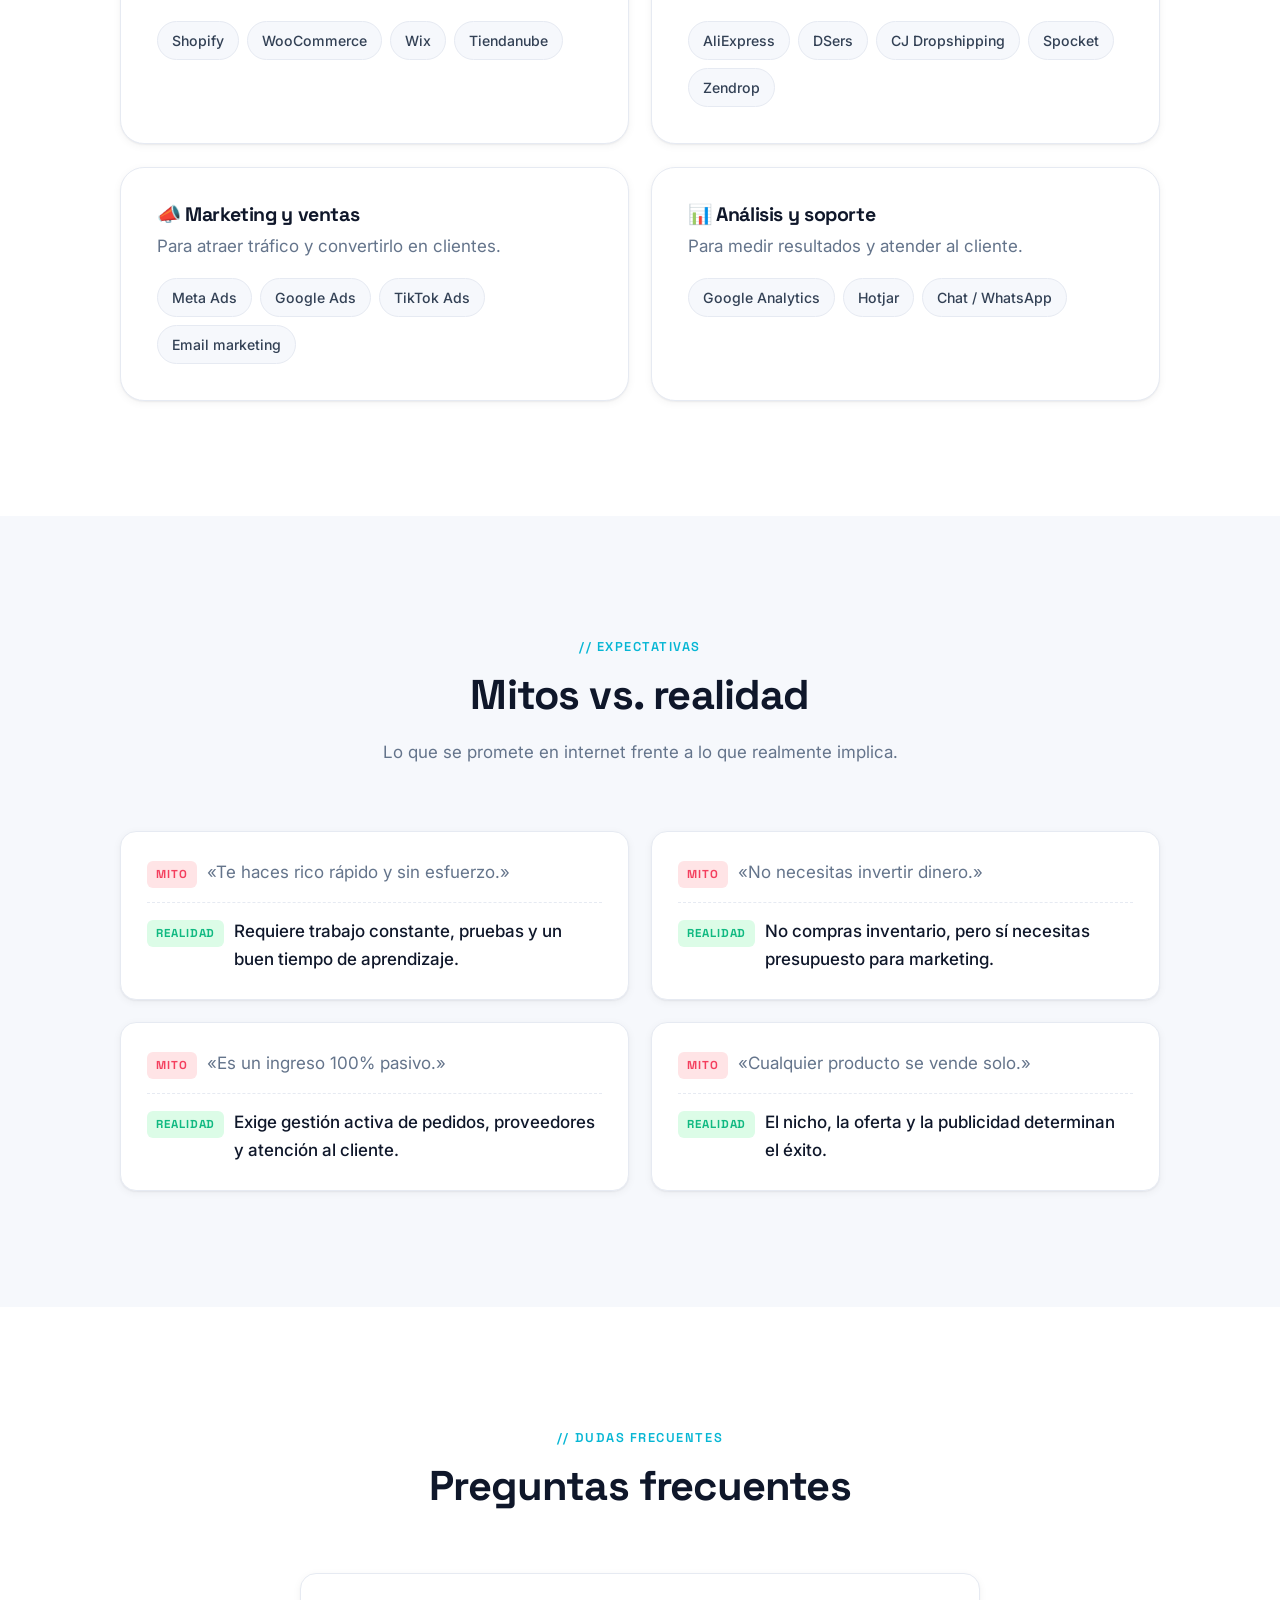
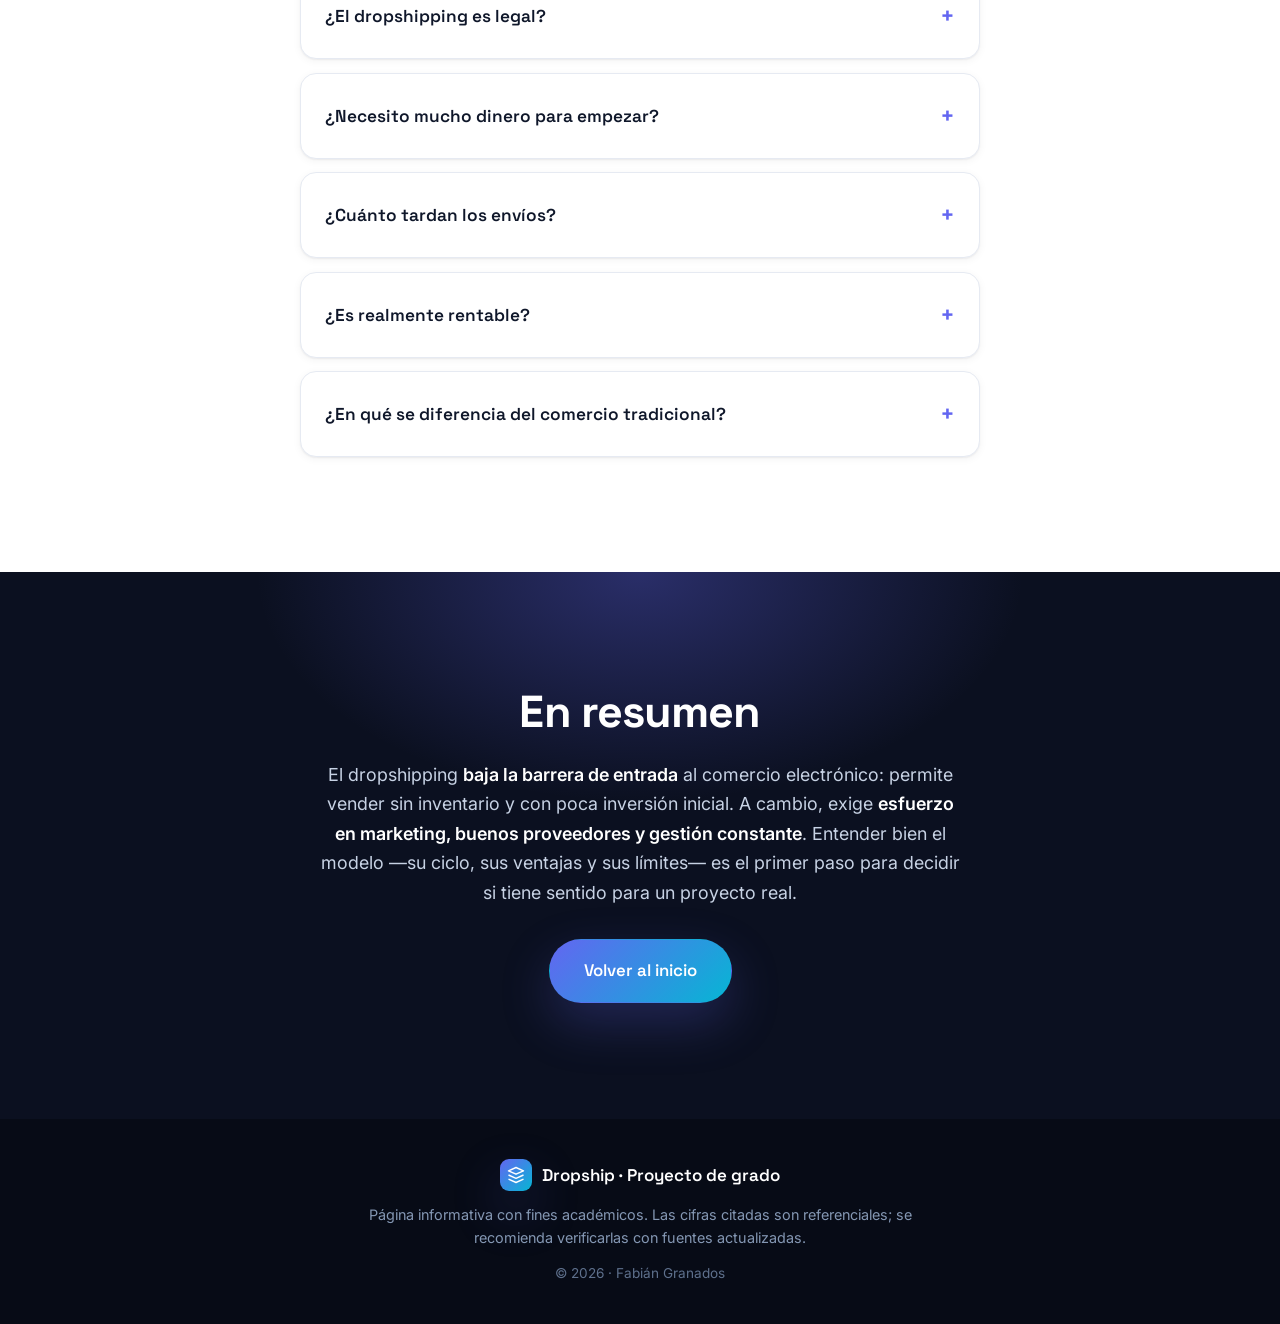
==== commit 9bea6f4e: "Agregar sección "Referentes del sector" con carrusel interactivo Nueva sección entre "¿Cómo funciona" ====
--- a/index.html
+++ b/index.html
@@ -47,6 +47,7 @@
       <nav class="nav__links" id="navLinks" aria-label="Navegación principal">
         <a href="#que-es">Qué es</a>
         <a href="#como-funciona">Cómo funciona</a>
+        <a href="#referentes">Referentes</a>
         <a href="#ventajas">Ventajas y retos</a>
         <a href="#empezar">Cómo empezar</a>
         <a href="#herramientas">Herramientas</a>
@@ -211,6 +212,36 @@
       </div>
     </section>
 
+    <!-- ============ REFERENTES DEL SECTOR ============ -->
+    <section class="section section--referentes" id="referentes" aria-labelledby="referentes-title">
+      <div class="container">
+        <div class="section-head reveal">
+          <span class="section-tag">// expertos</span>
+          <h2 class="section-title" id="referentes-title">Referentes del sector</h2>
+          <p class="section-sub">Voces influyentes del dropshipping y el comercio electrónico, en español e inglés.</p>
+        </div>
+
+        <div class="ref-filters reveal" role="group" aria-label="Filtrar referentes por idioma">
+          <button class="ref-filter is-active" type="button" data-filter="all" aria-pressed="true">Todos</button>
+          <button class="ref-filter" type="button" data-filter="es" aria-pressed="false">Español</button>
+          <button class="ref-filter" type="button" data-filter="en" aria-pressed="false">Inglés</button>
+        </div>
+
+        <div class="carousel reveal" id="refCarousel" role="region" aria-roledescription="carrusel" aria-label="Referentes del sector" tabindex="0">
+          <button class="carousel__btn carousel__btn--prev" type="button" aria-label="Referente anterior">&#8249;</button>
+          <div class="carousel__viewport">
+            <ul class="carousel__track" id="refTrack"></ul>
+          </div>
+          <button class="carousel__btn carousel__btn--next" type="button" aria-label="Siguiente referente">&#8250;</button>
+        </div>
+
+        <div class="carousel__controls reveal">
+          <span class="carousel__counter" id="refCounter" aria-live="polite">1 / 5</span>
+          <div class="carousel__dots" id="refDots" aria-label="Seleccionar referente"></div>
+        </div>
+      </div>
+    </section>
+
     <!-- ============ VENTAJAS Y RETOS ============ -->
     <section class="section" id="ventajas">
       <div class="container">
@@ -453,6 +484,7 @@
   <!-- Botón volver arriba -->
   <button class="to-top" id="toTop" aria-label="Volver arriba" title="Volver arriba">↑</button>
 
+  <script src="js/referentes.js" defer></script>
   <script src="js/main.js" defer></script>
 </body>
 </html>
--- a/css/styles.css
+++ b/css/styles.css
@@ -101,6 +101,19 @@
 
 ::selection { background: var(--indigo); color: #fff; }
 
+/* Solo para lectores de pantalla */
+.sr-only {
+  position: absolute;
+  width: 1px;
+  height: 1px;
+  padding: 0;
+  margin: -1px;
+  overflow: hidden;
+  clip: rect(0, 0, 0, 0);
+  white-space: nowrap;
+  border: 0;
+}
+
 .skip-link {
   position: absolute;
   left: -9999px;
@@ -739,6 +752,200 @@
 .final h2 { color: #fff; font-size: clamp(1.8rem, 4vw, 2.8rem); }
 .final p { color: #c7d2e4; font-size: 1.12rem; margin-bottom: 2rem; }
 .final strong { color: #fff; }
+
+/* Referentes del sector (banda oscura + carrusel) */
+.section--referentes {
+  position: relative;
+  background: var(--bg-dark);
+  color: #fff;
+  overflow: hidden;
+}
+.section--referentes::before {
+  content: "";
+  position: absolute;
+  inset: 0;
+  background: radial-gradient(55% 50% at 50% 0%, rgba(99, 102, 241, .28), transparent 62%);
+  pointer-events: none;
+}
+.section--referentes > .container { position: relative; z-index: 1; }
+.section--referentes .section-tag { color: var(--cyan); }
+.section--referentes .section-title { color: #fff; }
+.section--referentes .section-sub { color: #c7d2e4; }
+
+/* Filtros por idioma */
+.ref-filters {
+  display: flex;
+  justify-content: center;
+  flex-wrap: wrap;
+  gap: 10px;
+  margin-bottom: clamp(28px, 4vw, 40px);
+}
+.ref-filter {
+  padding: 9px 18px;
+  border-radius: 999px;
+  border: 1px solid rgba(255, 255, 255, .18);
+  background: rgba(255, 255, 255, .06);
+  color: #e2e8f0;
+  font-family: var(--font-head);
+  font-weight: 600;
+  font-size: .92rem;
+  cursor: pointer;
+  transition: background .25s, border-color .25s, color .25s, transform .2s var(--ease);
+}
+.ref-filter:hover { transform: translateY(-2px); border-color: var(--cyan); }
+.ref-filter.is-active {
+  background: var(--grad);
+  border-color: transparent;
+  color: #fff;
+  box-shadow: var(--shadow-glow);
+}
+
+/* Carrusel */
+.carousel {
+  display: flex;
+  align-items: center;
+  gap: clamp(6px, 2vw, 16px);
+}
+.carousel:focus-visible {
+  outline: 3px solid var(--cyan);
+  outline-offset: 6px;
+  border-radius: var(--r-lg);
+}
+.carousel__viewport { flex: 1; min-width: 0; overflow: hidden; }
+.carousel__track {
+  display: flex;
+  list-style: none;
+  margin: 0;
+  padding: 0;
+  transition: transform .55s var(--ease);
+}
+.carousel__slide {
+  flex: 0 0 calc(100% / var(--per-view, 1));
+  box-sizing: border-box;
+  padding: 10px clamp(6px, 1.2vw, 12px);
+}
+
+/* Tarjeta de referente */
+.ref-card {
+  position: relative;
+  height: 100%;
+  display: flex;
+  flex-direction: column;
+  align-items: center;
+  text-align: center;
+  background: #fff;
+  color: var(--ink);
+  border-radius: var(--r-lg);
+  padding: 32px 24px 26px;
+  box-shadow: var(--shadow-lg);
+  transition: transform .3s var(--ease);
+}
+.ref-card:hover { transform: translateY(-6px); }
+.ref-card__badge {
+  position: absolute;
+  top: 14px;
+  right: 14px;
+  font-size: .66rem;
+  font-weight: 700;
+  letter-spacing: .04em;
+  text-transform: uppercase;
+  padding: 4px 10px;
+  border-radius: 999px;
+}
+.ref-card__badge--es { background: #ede9fe; color: #6d28d9; }
+.ref-card__badge--en { background: #cffafe; color: #0e7490; }
+.ref-card__avatar {
+  width: 120px;
+  height: 120px;
+  border-radius: 50%;
+  object-fit: cover;
+  border: 4px solid #fff;
+  box-shadow: 0 8px 24px rgba(99, 102, 241, .30);
+  margin-bottom: 16px;
+}
+.ref-card__name { font-size: 1.3rem; margin-bottom: 2px; }
+.ref-card__role {
+  color: var(--indigo);
+  font-weight: 600;
+  font-size: .95rem;
+  margin-bottom: 10px;
+}
+.ref-card__stars {
+  color: #f59e0b;
+  letter-spacing: 3px;
+  font-size: 1.05rem;
+  margin-bottom: 12px;
+}
+.ref-card__desc {
+  color: var(--muted);
+  font-size: .95rem;
+  margin-bottom: 20px;
+  flex: 1;
+}
+.ref-card__btn { margin-top: auto; }
+.ref-card__platform {
+  margin-top: 14px;
+  font-size: .8rem;
+  color: var(--muted);
+}
+.ref-card__platform::before { content: "↗ "; }
+
+/* Botones anterior / siguiente */
+.carousel__btn {
+  flex: none;
+  width: 52px;
+  height: 52px;
+  display: grid;
+  place-items: center;
+  border-radius: 50%;
+  border: none;
+  background: var(--grad);
+  color: #fff;
+  font-size: 1.6rem;
+  line-height: 1;
+  cursor: pointer;
+  box-shadow: var(--shadow-glow);
+  transition: transform .25s var(--ease);
+}
+.carousel__btn:hover { transform: scale(1.08); }
+.carousel__btn:active { transform: scale(.95); }
+
+/* Controles inferiores: contador + puntos */
+.carousel__controls {
+  display: flex;
+  flex-direction: column;
+  align-items: center;
+  gap: 14px;
+  margin-top: 26px;
+}
+.carousel__counter {
+  font-family: var(--font-head);
+  font-weight: 600;
+  font-size: .95rem;
+  color: #c7d2e4;
+}
+.carousel__dots { display: flex; gap: 9px; }
+.carousel__dot {
+  width: 10px;
+  height: 10px;
+  padding: 0;
+  border-radius: 50%;
+  border: none;
+  background: rgba(255, 255, 255, .25);
+  cursor: pointer;
+  transition: background .25s, width .25s var(--ease);
+}
+.carousel__dot:hover { background: rgba(255, 255, 255, .5); }
+.carousel__dot.is-active {
+  width: 26px;
+  border-radius: 999px;
+  background: var(--cyan);
+}
+
+@media (max-width: 520px) {
+  .carousel__btn { width: 44px; height: 44px; font-size: 1.35rem; }
+  .ref-card { padding: 28px 18px 22px; }
+}
 
 /* 8. FOOTER Y FLOTANTES ---------------------------------------------------- */
 .footer {
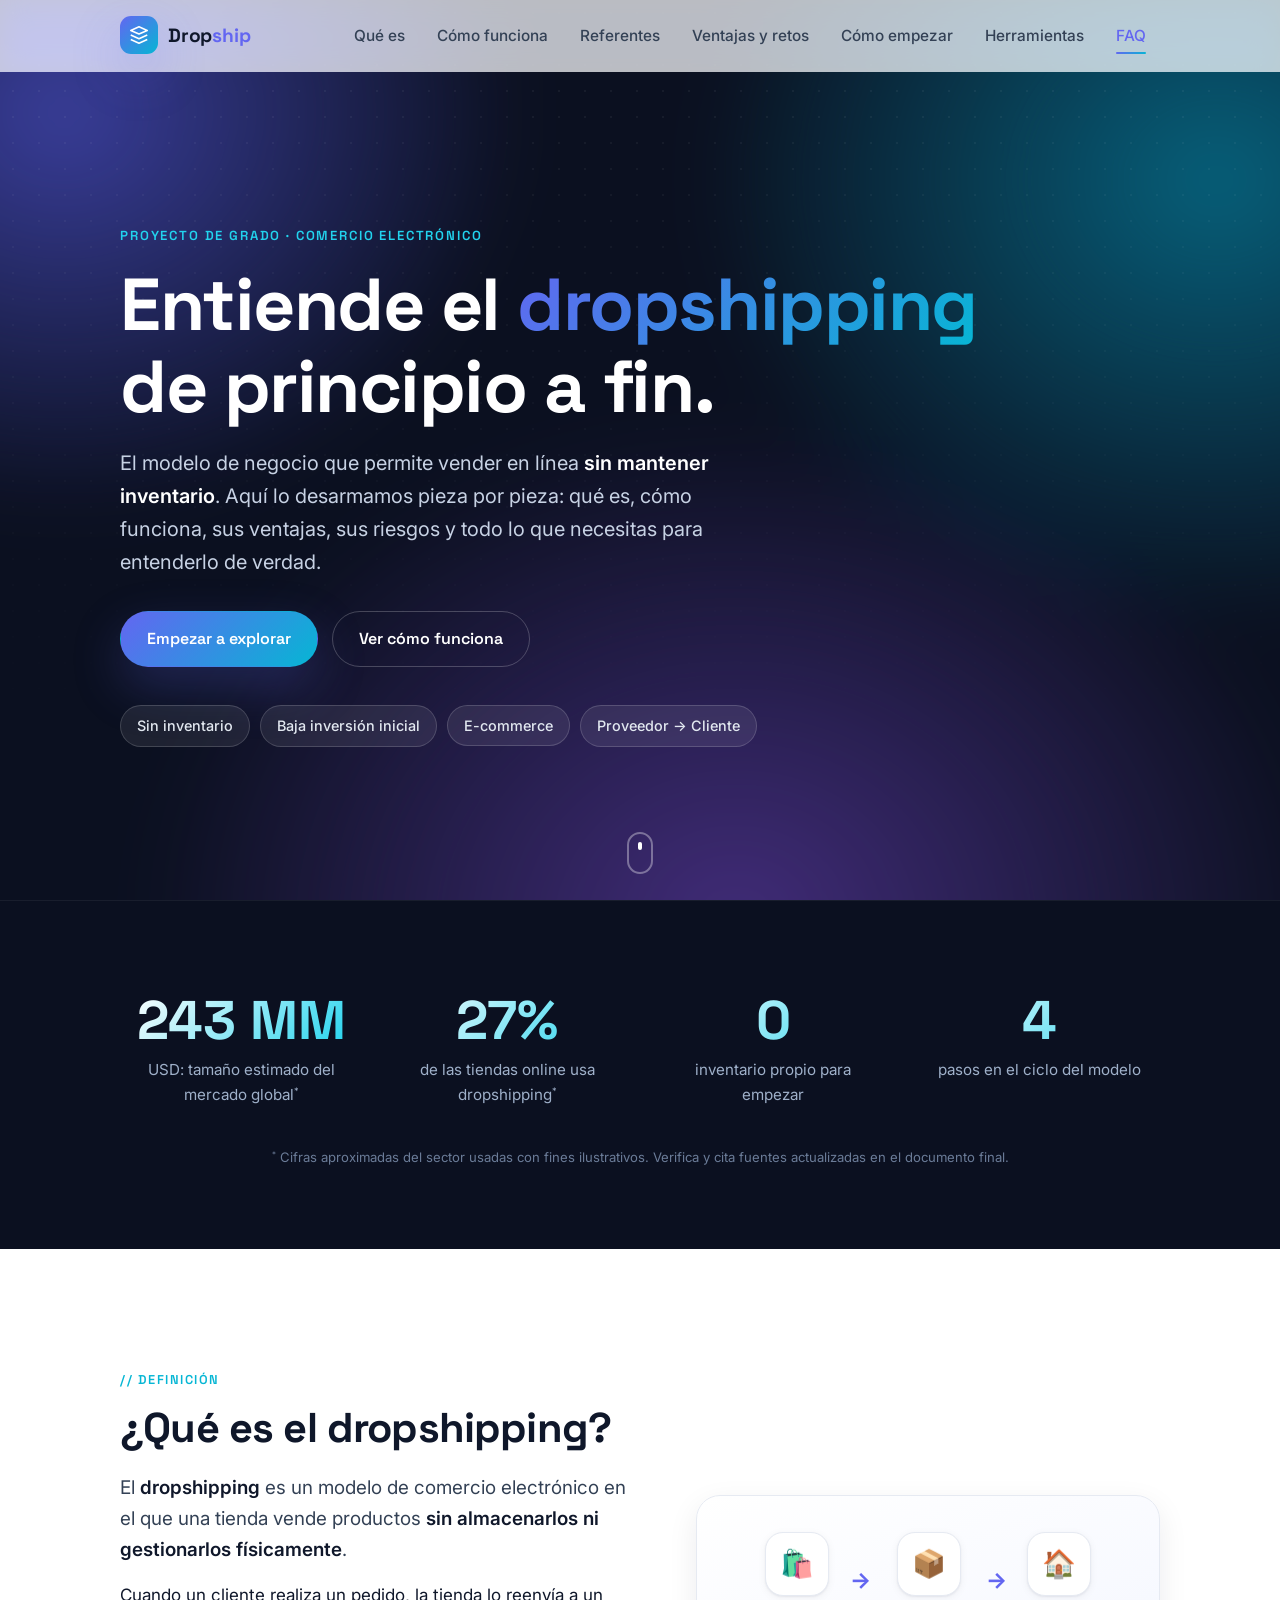
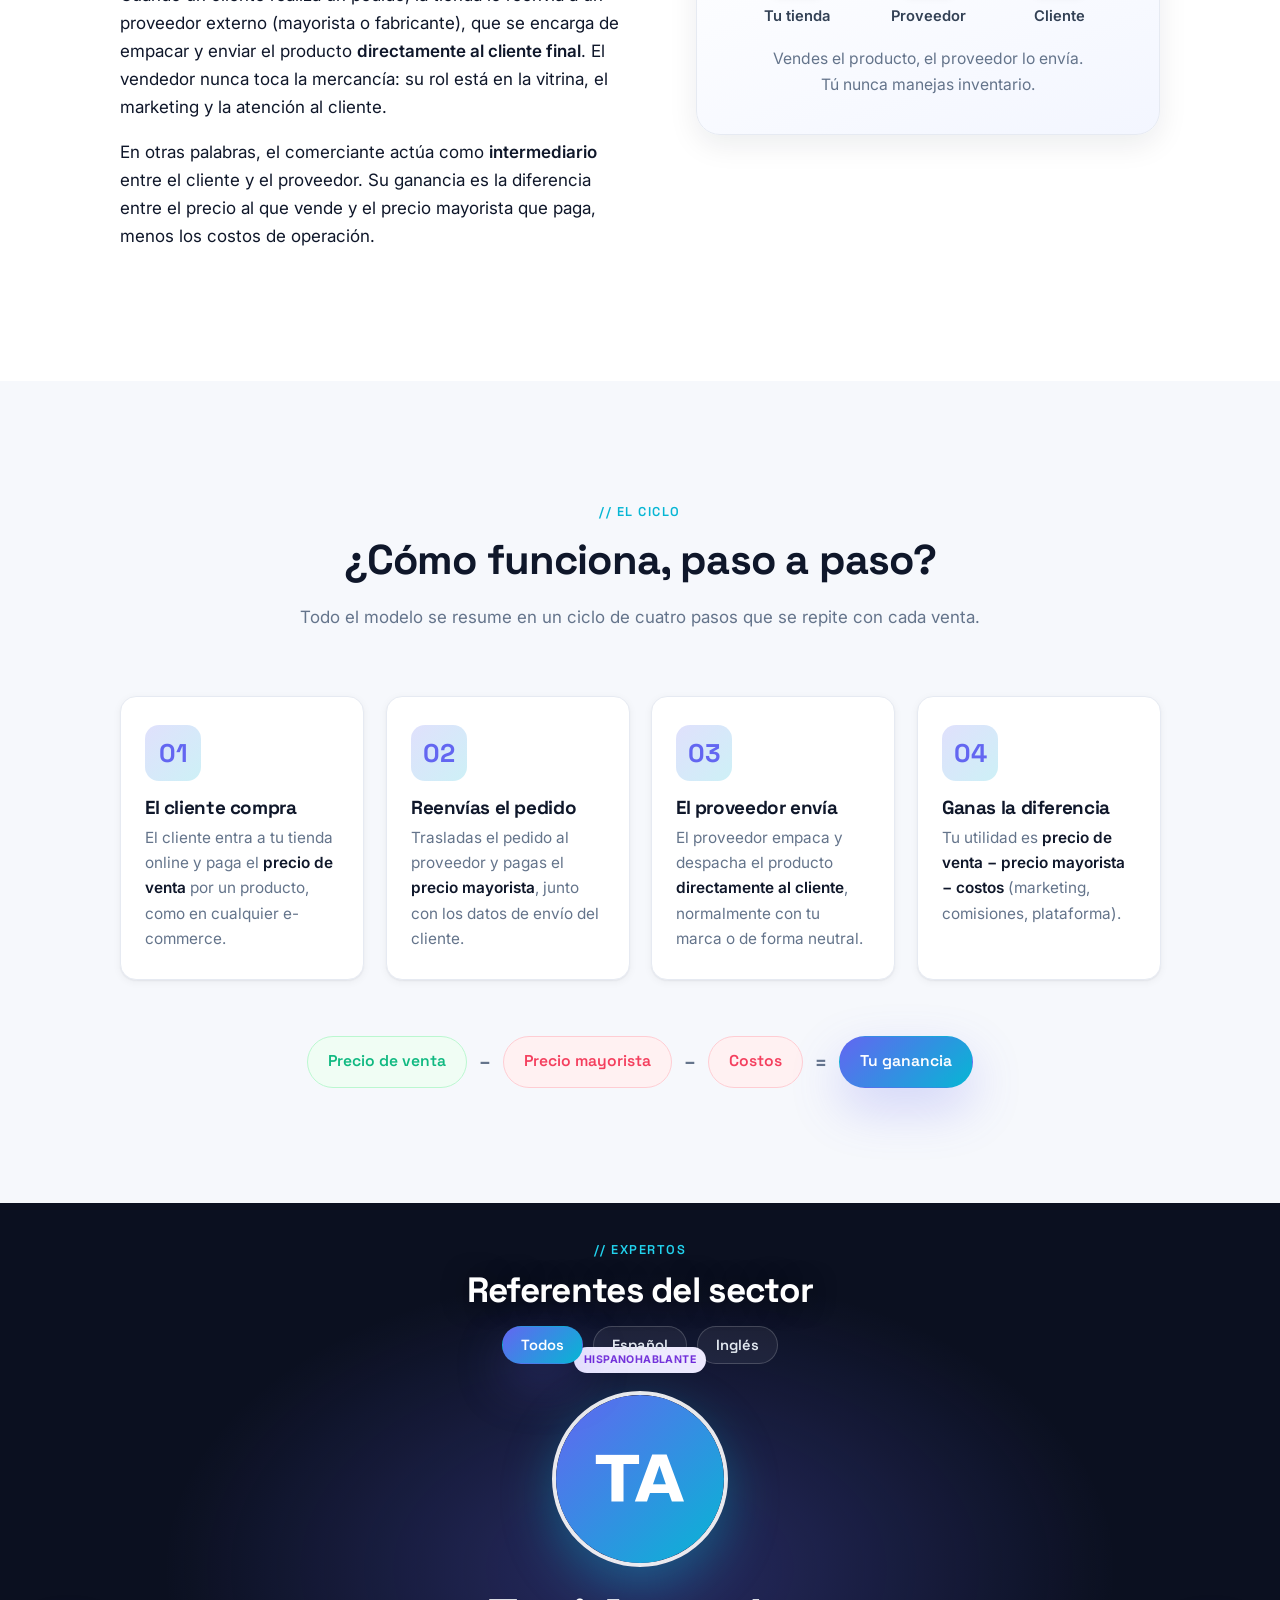
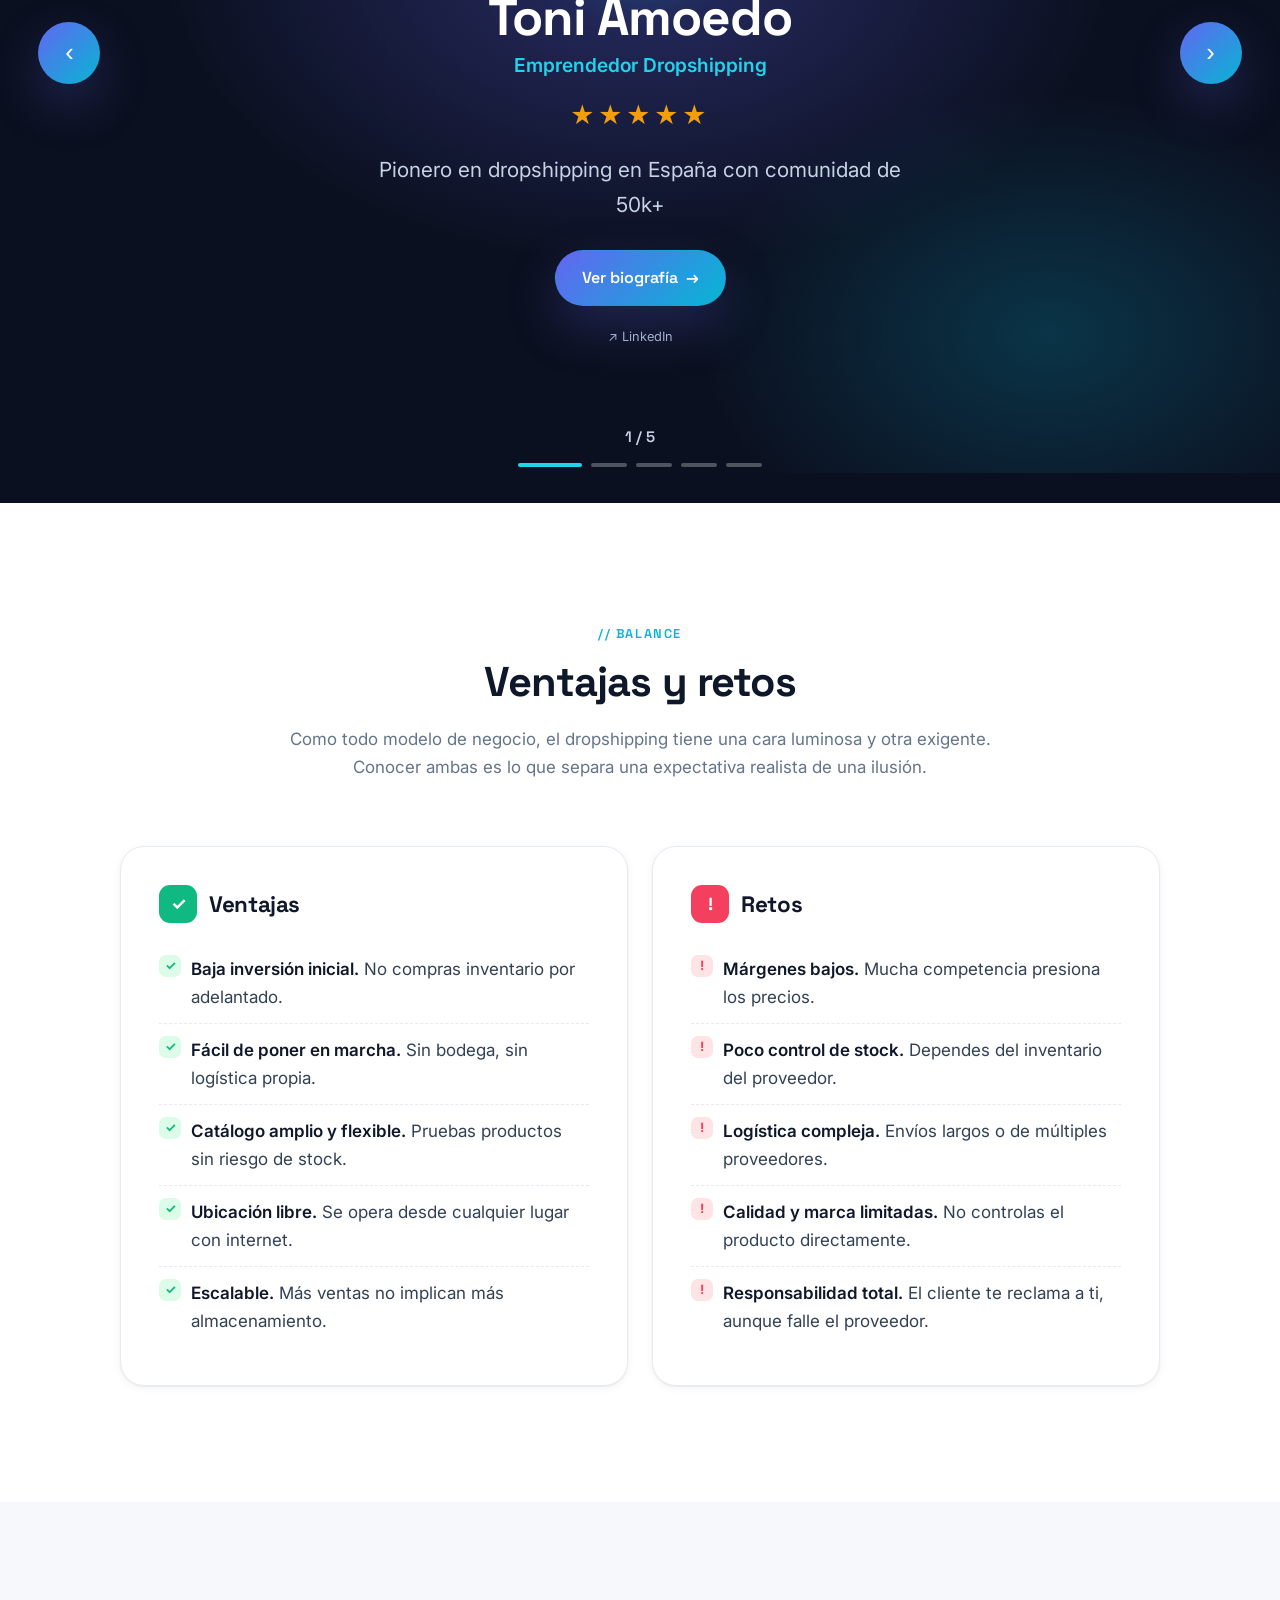
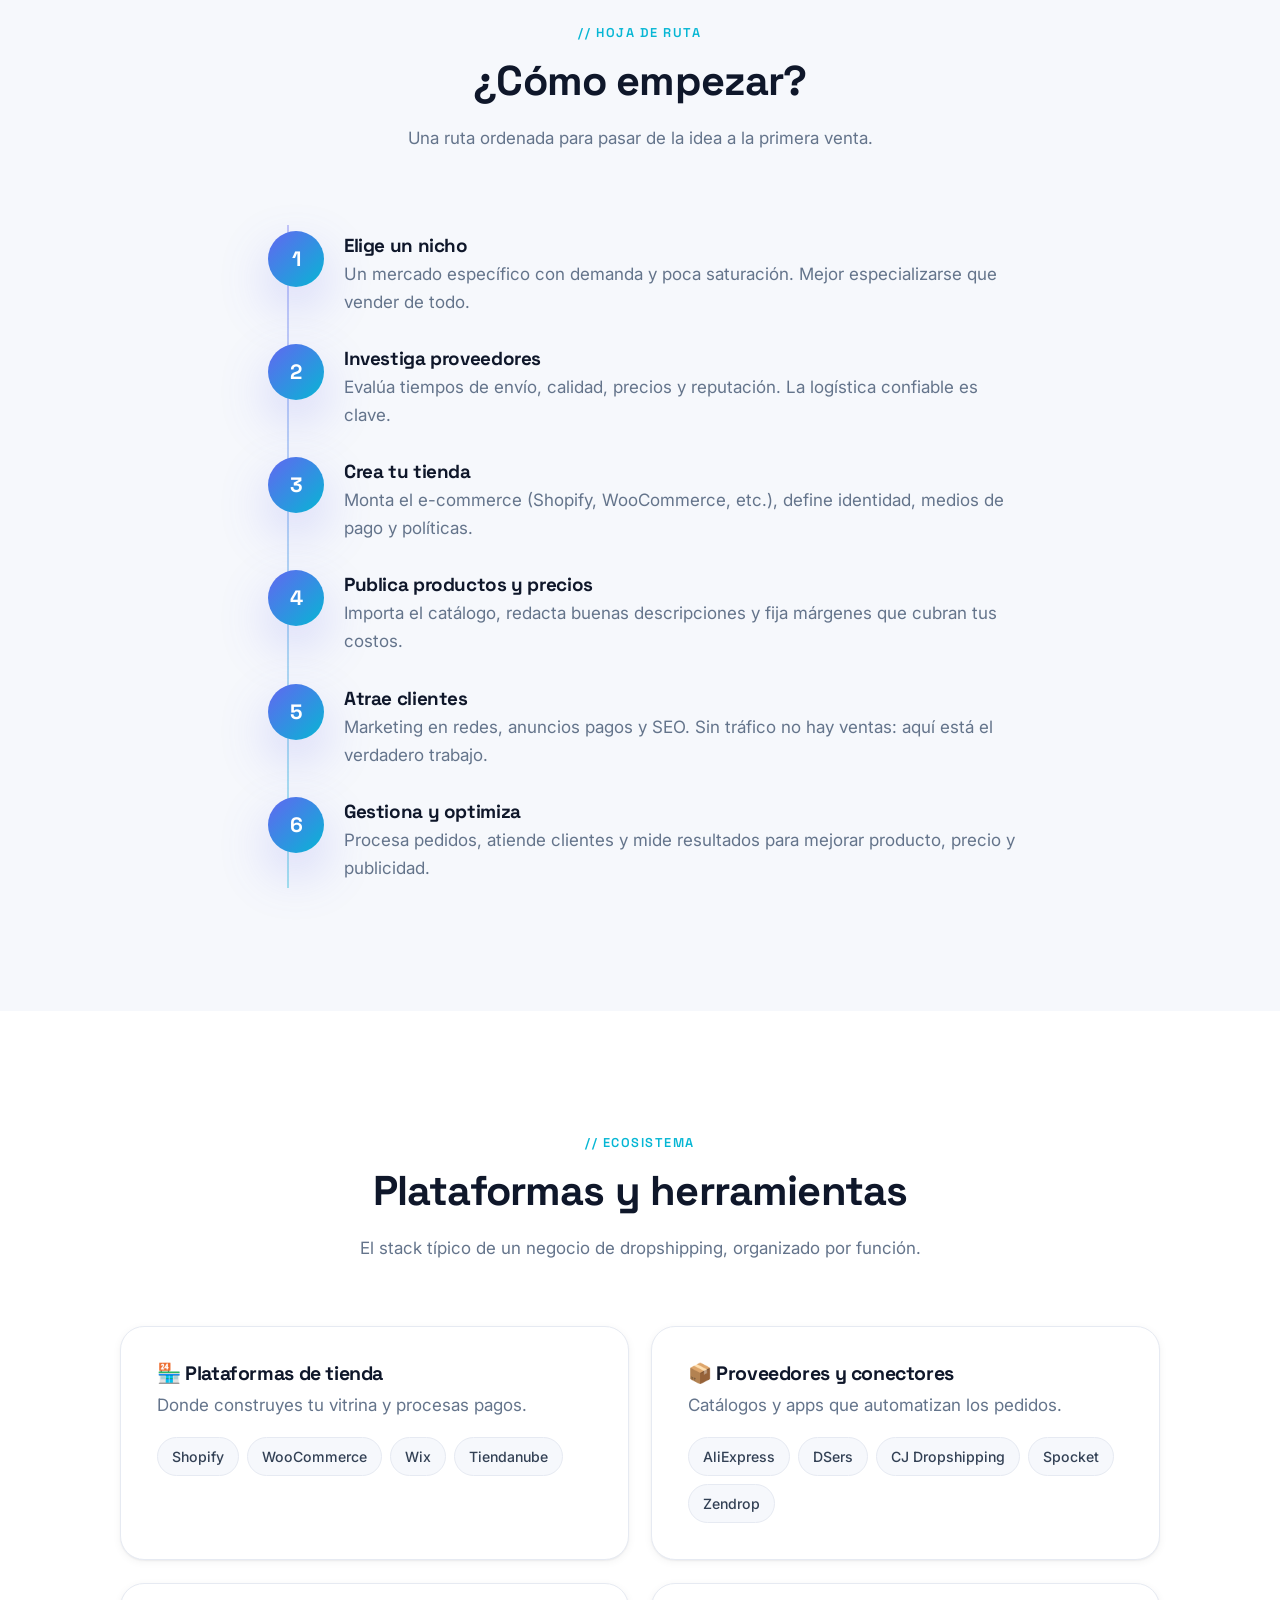
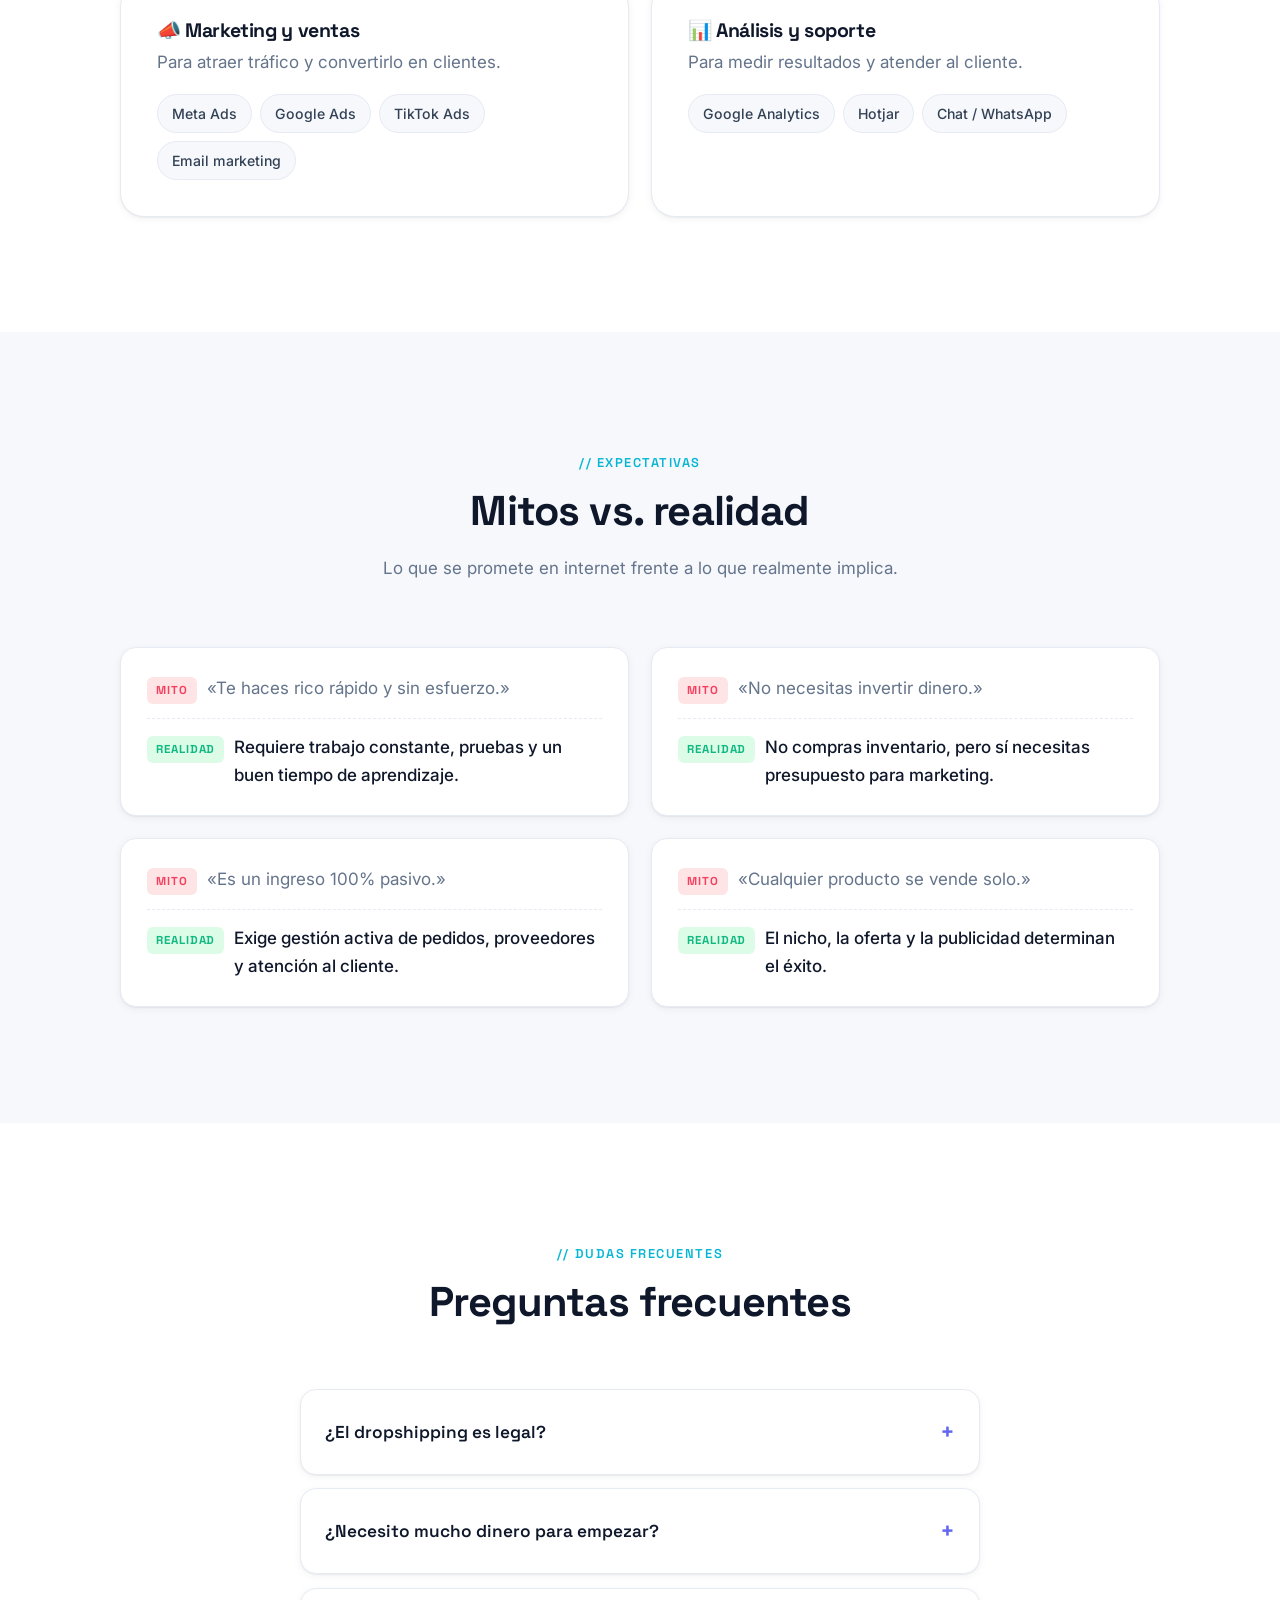
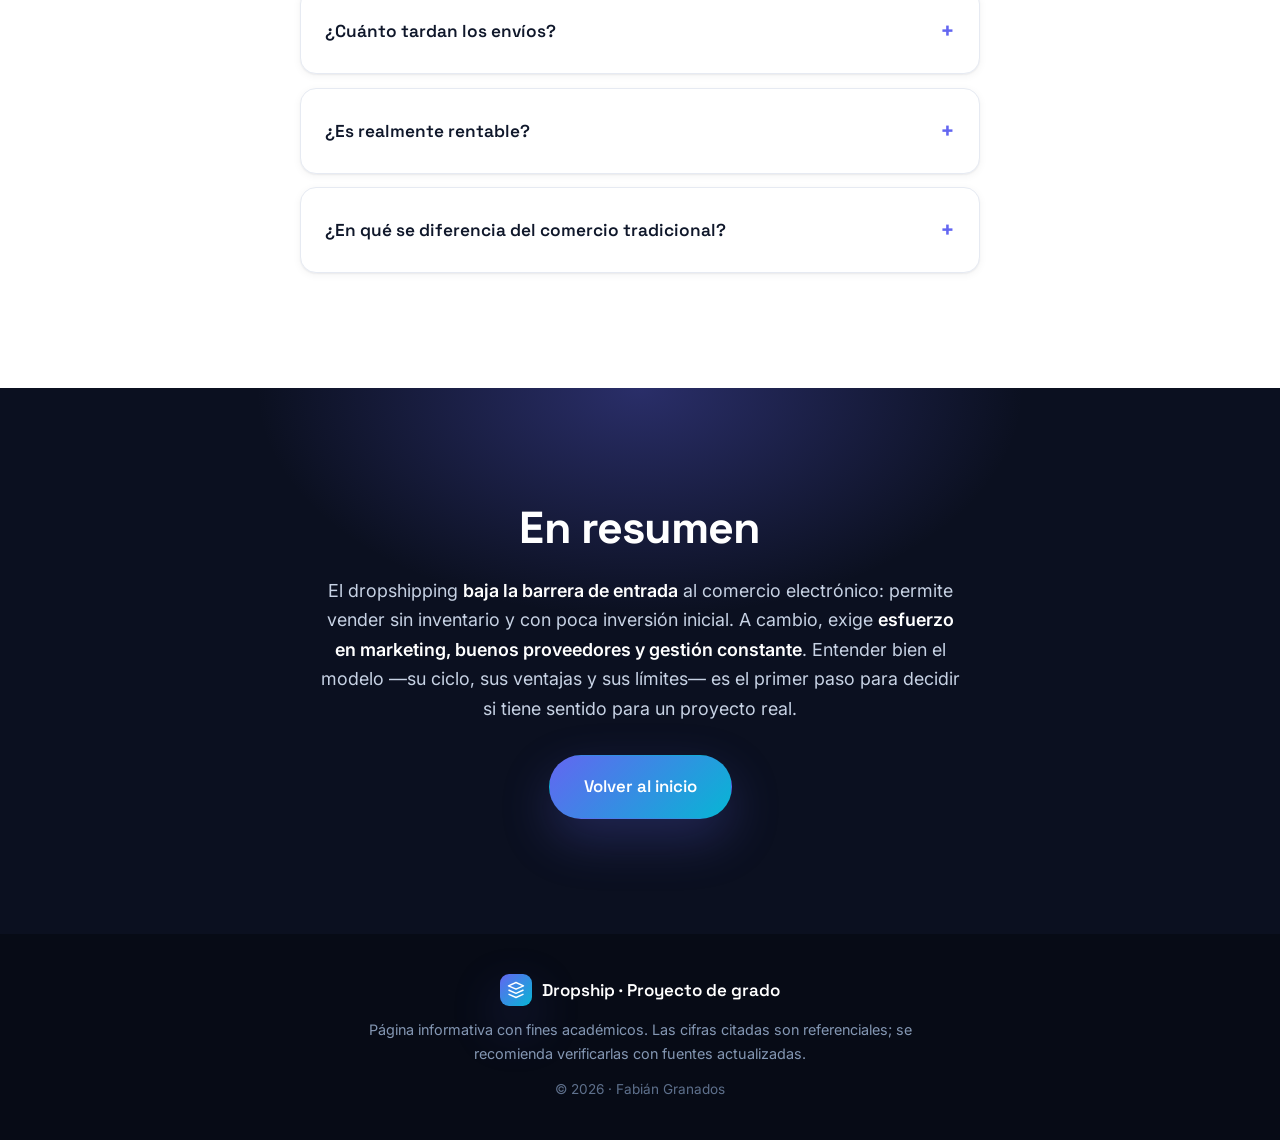
==== commit 6ff40f57: "Hacer el carrusel de referentes a pantalla completa (inmersivo) Cada referente ocupa todo el viewpor" ====
--- a/index.html
+++ b/index.html
@@ -212,33 +212,29 @@
       </div>
     </section>
 
-    <!-- ============ REFERENTES DEL SECTOR ============ -->
-    <section class="section section--referentes" id="referentes" aria-labelledby="referentes-title">
-      <div class="container">
-        <div class="section-head reveal">
-          <span class="section-tag">// expertos</span>
-          <h2 class="section-title" id="referentes-title">Referentes del sector</h2>
-          <p class="section-sub">Voces influyentes del dropshipping y el comercio electrónico, en español e inglés.</p>
-        </div>
-
-        <div class="ref-filters reveal" role="group" aria-label="Filtrar referentes por idioma">
+    <!-- ============ REFERENTES DEL SECTOR (pantalla completa) ============ -->
+    <section class="referentes-fs" id="referentes" aria-labelledby="referentes-title">
+      <div class="carousel" id="refCarousel" role="region" aria-roledescription="carrusel" aria-label="Referentes del sector" tabindex="0">
+        <div class="carousel__viewport">
+          <ul class="carousel__track" id="refTrack"></ul>
+        </div>
+        <button class="carousel__btn carousel__btn--prev" type="button" aria-label="Referente anterior">&#8249;</button>
+        <button class="carousel__btn carousel__btn--next" type="button" aria-label="Siguiente referente">&#8250;</button>
+      </div>
+
+      <div class="reffs-top">
+        <span class="section-tag">// expertos</span>
+        <h2 class="section-title" id="referentes-title">Referentes del sector</h2>
+        <div class="ref-filters" role="group" aria-label="Filtrar referentes por idioma">
           <button class="ref-filter is-active" type="button" data-filter="all" aria-pressed="true">Todos</button>
           <button class="ref-filter" type="button" data-filter="es" aria-pressed="false">Español</button>
           <button class="ref-filter" type="button" data-filter="en" aria-pressed="false">Inglés</button>
         </div>
-
-        <div class="carousel reveal" id="refCarousel" role="region" aria-roledescription="carrusel" aria-label="Referentes del sector" tabindex="0">
-          <button class="carousel__btn carousel__btn--prev" type="button" aria-label="Referente anterior">&#8249;</button>
-          <div class="carousel__viewport">
-            <ul class="carousel__track" id="refTrack"></ul>
-          </div>
-          <button class="carousel__btn carousel__btn--next" type="button" aria-label="Siguiente referente">&#8250;</button>
-        </div>
-
-        <div class="carousel__controls reveal">
-          <span class="carousel__counter" id="refCounter" aria-live="polite">1 / 5</span>
-          <div class="carousel__dots" id="refDots" aria-label="Seleccionar referente"></div>
-        </div>
+      </div>
+
+      <div class="reffs-bottom">
+        <span class="carousel__counter" id="refCounter" aria-live="polite">1 / 5</span>
+        <div class="carousel__dots" id="refDots" aria-label="Seleccionar referente"></div>
       </div>
     </section>
 
--- a/css/styles.css
+++ b/css/styles.css
@@ -753,24 +753,126 @@
 .final p { color: #c7d2e4; font-size: 1.12rem; margin-bottom: 2rem; }
 .final strong { color: #fff; }
 
-/* Referentes del sector (banda oscura + carrusel) */
-.section--referentes {
-  position: relative;
+/* Referentes del sector — variante a PANTALLA COMPLETA (estilo inmersivo).
+   Cada referente ocupa todo el viewport; sigue siendo deslizable. */
+.referentes-fs {
+  position: relative;
+  height: 100svh;
+  min-height: 600px;
   background: var(--bg-dark);
   color: #fff;
   overflow: hidden;
 }
-.section--referentes::before {
+.referentes-fs .carousel {
+  position: relative;
+  display: block;
+  height: 100%;
+  gap: 0;
+}
+.referentes-fs .carousel__viewport { height: 100%; flex: none; }
+.referentes-fs .carousel__slide {
+  flex: 0 0 100%;
+  height: 100%;
+  display: grid;
+  place-items: center;
+  padding: clamp(96px, 16vh, 150px) 20px clamp(92px, 14vh, 140px);
+  position: relative;
+}
+.referentes-fs .carousel__slide::before {
   content: "";
   position: absolute;
   inset: 0;
-  background: radial-gradient(55% 50% at 50% 0%, rgba(99, 102, 241, .28), transparent 62%);
+  background:
+    radial-gradient(60% 55% at 50% 42%, rgba(99, 102, 241, .32), transparent 62%),
+    radial-gradient(46% 46% at 82% 84%, rgba(6, 182, 212, .22), transparent 60%);
   pointer-events: none;
 }
-.section--referentes > .container { position: relative; z-index: 1; }
-.section--referentes .section-tag { color: var(--cyan); }
-.section--referentes .section-title { color: #fff; }
-.section--referentes .section-sub { color: #c7d2e4; }
+
+/* Tarjeta inmersiva: sin caja blanca, texto claro, en grande */
+.referentes-fs .ref-card {
+  position: relative;
+  z-index: 1;
+  height: auto;
+  max-width: 640px;
+  padding: 0 8px;
+  background: transparent;
+  box-shadow: none;
+  color: #fff;
+}
+.referentes-fs .ref-card:hover { transform: none; }
+.referentes-fs .ref-card__badge { position: static; margin: 0 0 18px; }
+.referentes-fs .ref-card__avatar {
+  width: clamp(132px, 20vh, 176px);
+  height: clamp(132px, 20vh, 176px);
+  border-color: rgba(255, 255, 255, .9);
+  box-shadow: 0 18px 50px rgba(6, 182, 212, .35);
+  margin-bottom: 22px;
+}
+.referentes-fs .ref-card__name { color: #fff; font-size: clamp(2rem, 5vw, 3.2rem); margin-bottom: 4px; }
+.referentes-fs .ref-card__role { color: var(--cyan); font-size: clamp(1rem, 2.2vw, 1.2rem); margin-bottom: 14px; }
+.referentes-fs .ref-card__stars { font-size: clamp(1.2rem, 2.6vw, 1.5rem); margin-bottom: 18px; }
+.referentes-fs .ref-card__desc {
+  color: #c7d2e4;
+  font-size: clamp(1.05rem, 2.2vw, 1.3rem);
+  max-width: 540px;
+  margin: 0 auto 28px;
+}
+.referentes-fs .ref-card__btn { margin-top: 0; }
+.referentes-fs .ref-card__platform { color: #9fb0c9; margin-top: 20px; }
+
+/* Overlays: título + filtros (arriba) y contador + segmentos (abajo) */
+.reffs-top,
+.reffs-bottom {
+  position: absolute;
+  left: 0;
+  right: 0;
+  z-index: 3;
+  display: flex;
+  flex-direction: column;
+  align-items: center;
+  pointer-events: none;
+}
+.reffs-top {
+  top: 0;
+  gap: 10px;
+  padding: clamp(20px, 4vh, 40px) 16px 0;
+  text-align: center;
+}
+.reffs-top .section-tag { color: var(--cyan); margin: 0; }
+.reffs-top .section-title {
+  color: #fff;
+  margin: 0;
+  font-size: clamp(1.5rem, 3.6vw, 2.2rem);
+  text-shadow: 0 2px 24px rgba(0, 0, 0, .55);
+}
+.reffs-top .ref-filters { margin: 6px 0 0; pointer-events: auto; }
+.reffs-bottom { bottom: clamp(20px, 4vh, 40px); gap: 14px; }
+.reffs-bottom .carousel__counter { color: #c7d2e4; }
+.reffs-bottom .carousel__dots { pointer-events: auto; }
+
+/* Flechas grandes a los lados */
+.referentes-fs .carousel__btn {
+  position: absolute;
+  top: 50%;
+  transform: translateY(-50%);
+  z-index: 3;
+  width: clamp(48px, 6vw, 62px);
+  height: clamp(48px, 6vw, 62px);
+}
+.referentes-fs .carousel__btn--prev { left: clamp(10px, 3vw, 44px); }
+.referentes-fs .carousel__btn--next { right: clamp(10px, 3vw, 44px); }
+.referentes-fs .carousel__btn:hover { transform: translateY(-50%) scale(1.08); }
+.referentes-fs .carousel__btn:active { transform: translateY(-50%) scale(.95); }
+
+/* Indicadores como segmentos (estilo pantalla completa) */
+.referentes-fs .carousel__dot { width: 36px; height: 4px; border-radius: 2px; background: rgba(255, 255, 255, .28); }
+.referentes-fs .carousel__dot:hover { background: rgba(255, 255, 255, .5); }
+.referentes-fs .carousel__dot.is-active { width: 64px; background: var(--cyan); }
+
+/* En móvil prima el swipe: ocultamos las flechas */
+@media (max-width: 600px) {
+  .referentes-fs .carousel__btn { display: none; }
+}
 
 /* Filtros por idioma */
 .ref-filters {
@@ -811,18 +913,35 @@
   outline-offset: 6px;
   border-radius: var(--r-lg);
 }
-.carousel__viewport { flex: 1; min-width: 0; overflow: hidden; }
+.carousel__viewport {
+  flex: 1;
+  min-width: 0;
+  overflow-x: auto;
+  overflow-y: hidden;
+  scroll-snap-type: x mandatory;
+  scroll-behavior: smooth;
+  -webkit-overflow-scrolling: touch;
+  scrollbar-width: none;          /* Firefox: sin barra */
+  cursor: grab;
+}
+.carousel__viewport::-webkit-scrollbar { display: none; } /* WebKit: sin barra */
+.carousel__viewport.is-dragging {
+  cursor: grabbing;
+  scroll-snap-type: none;
+  scroll-behavior: auto;
+  user-select: none;
+}
 .carousel__track {
   display: flex;
   list-style: none;
   margin: 0;
   padding: 0;
-  transition: transform .55s var(--ease);
 }
 .carousel__slide {
   flex: 0 0 calc(100% / var(--per-view, 1));
   box-sizing: border-box;
   padding: 10px clamp(6px, 1.2vw, 12px);
+  scroll-snap-align: start;
 }
 
 /* Tarjeta de referente */
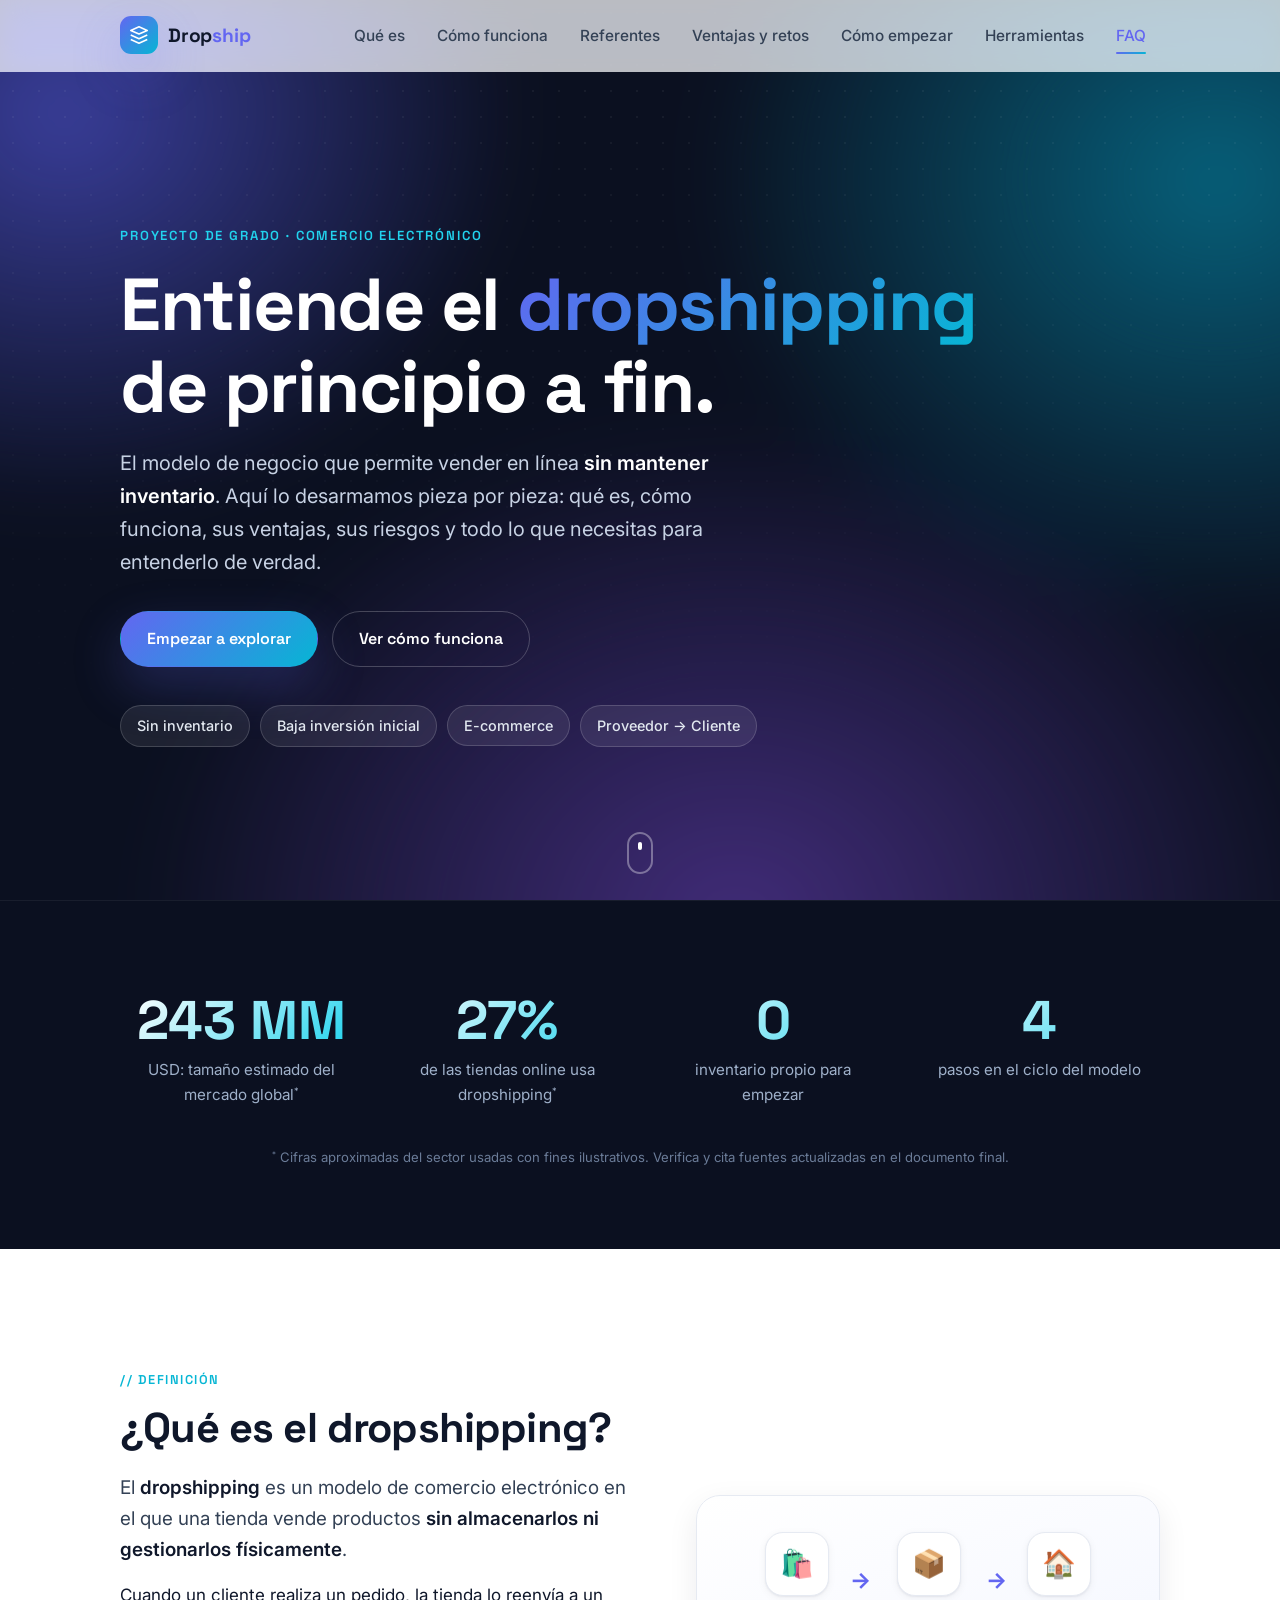
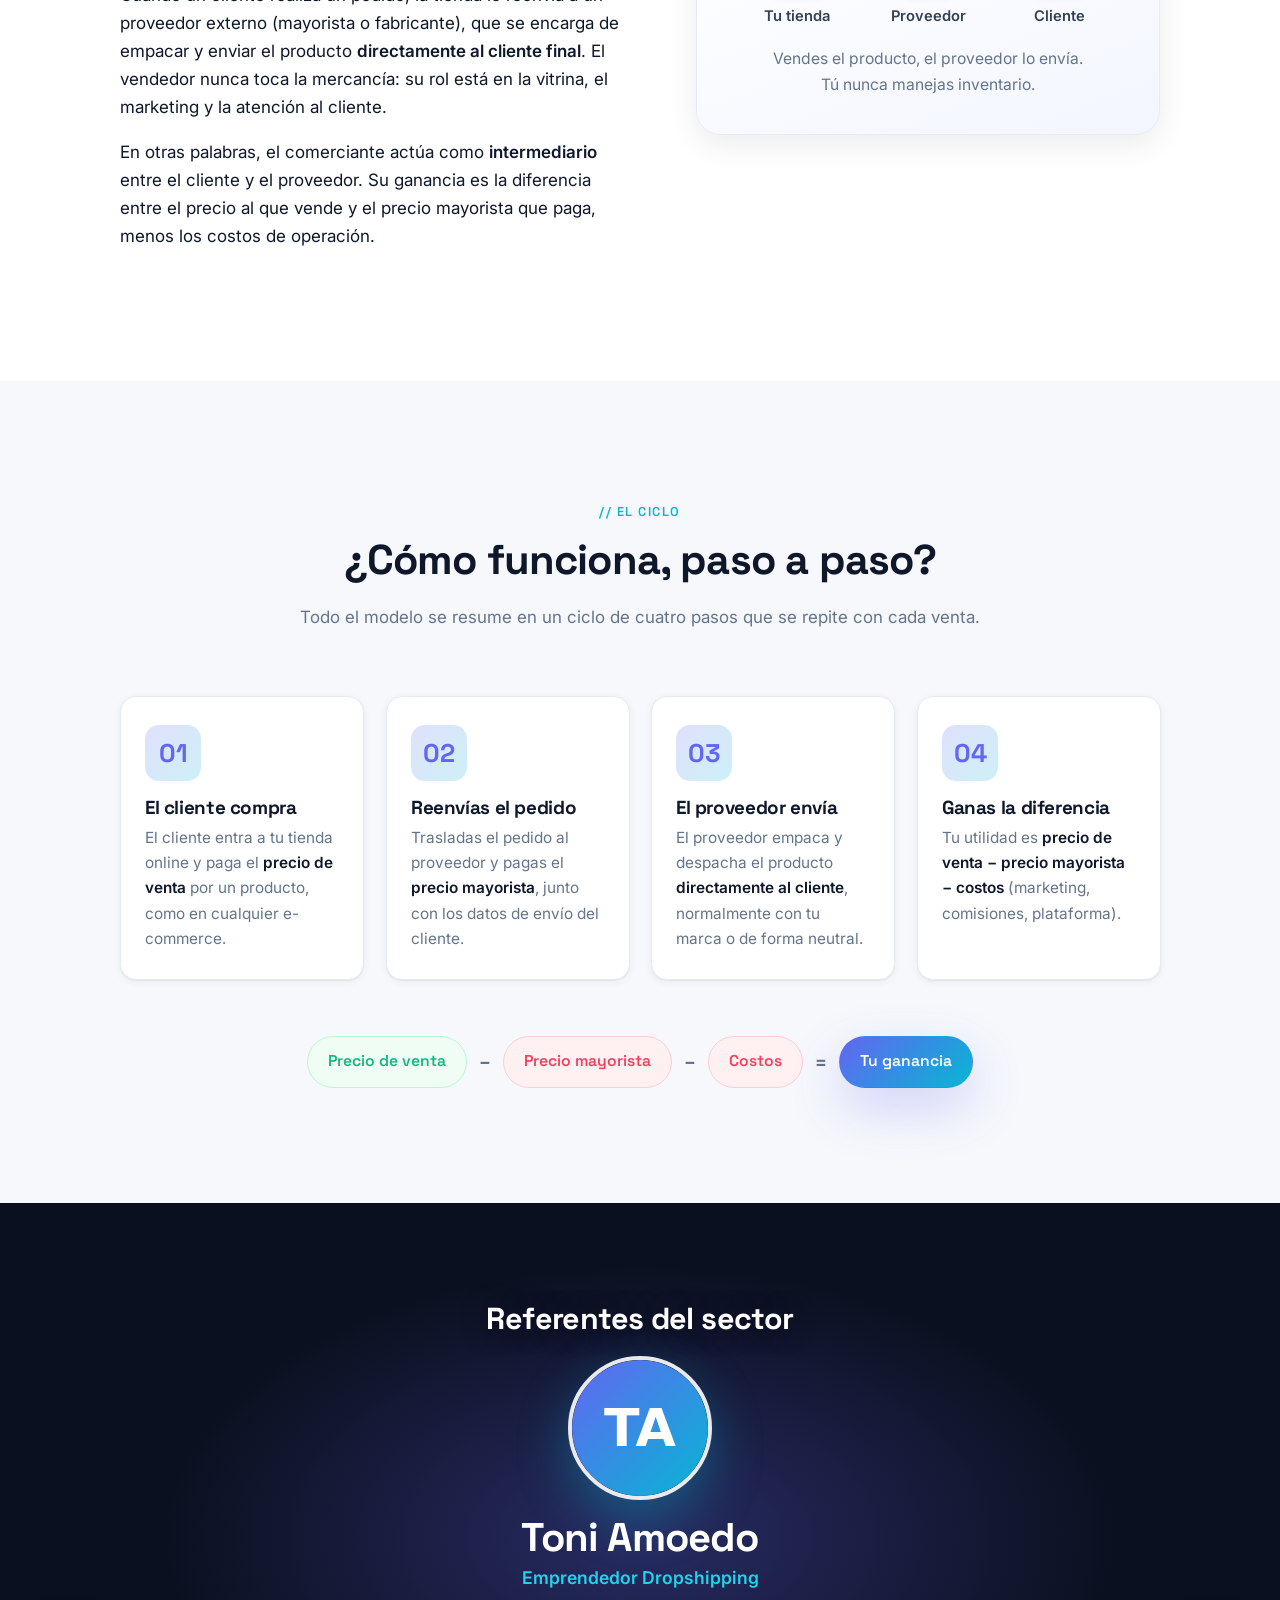
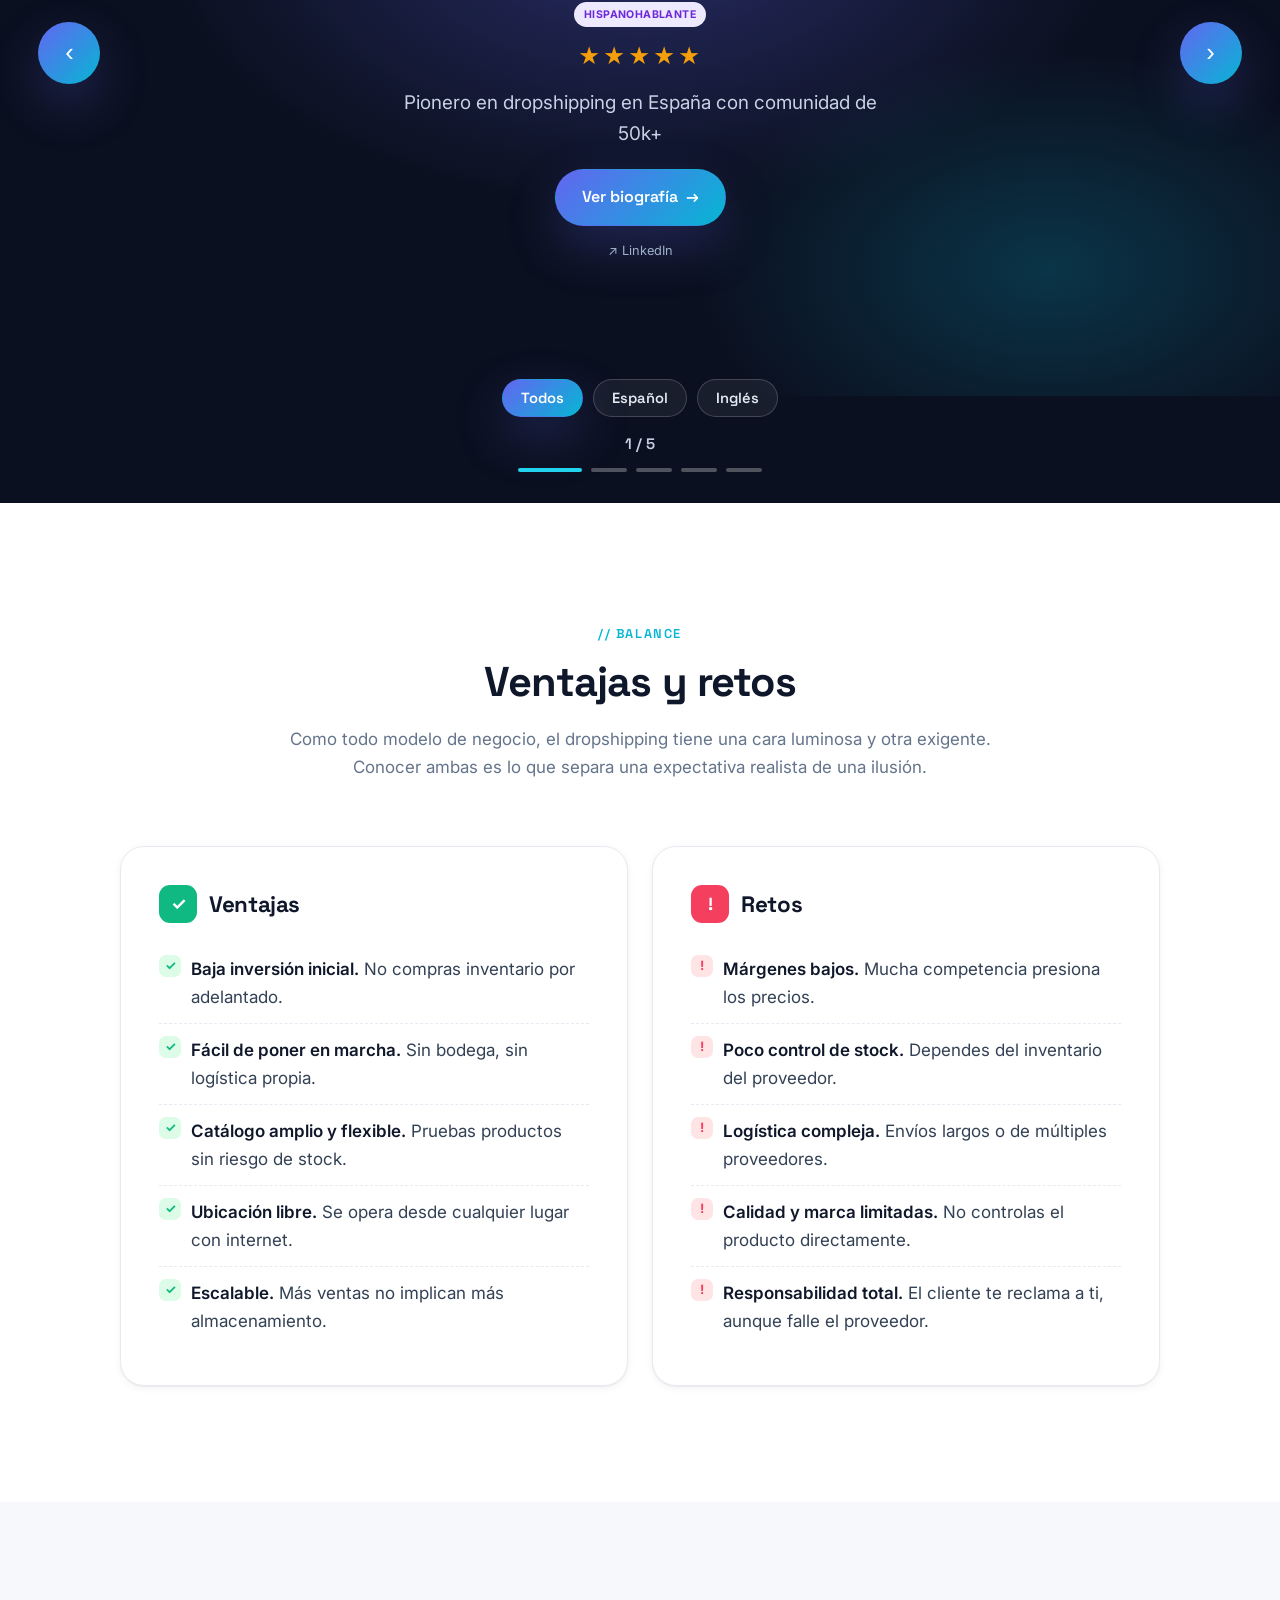
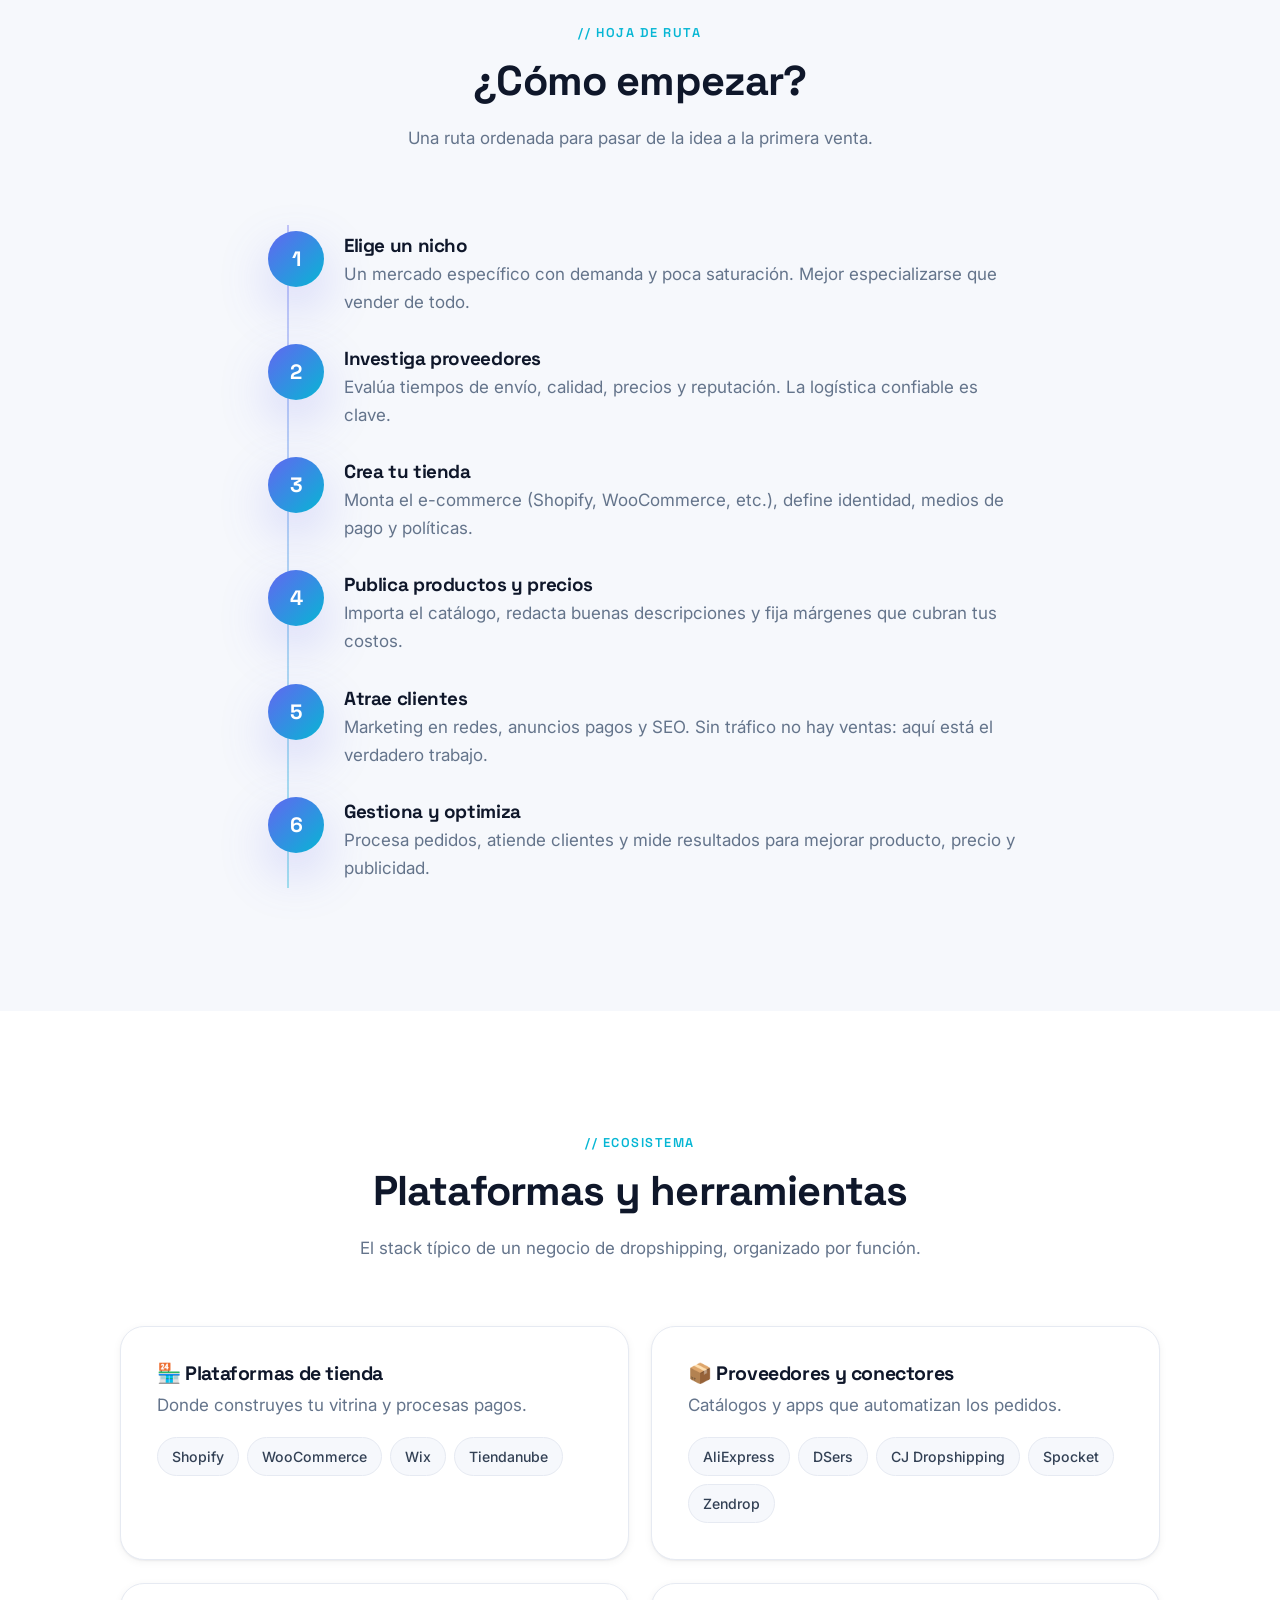
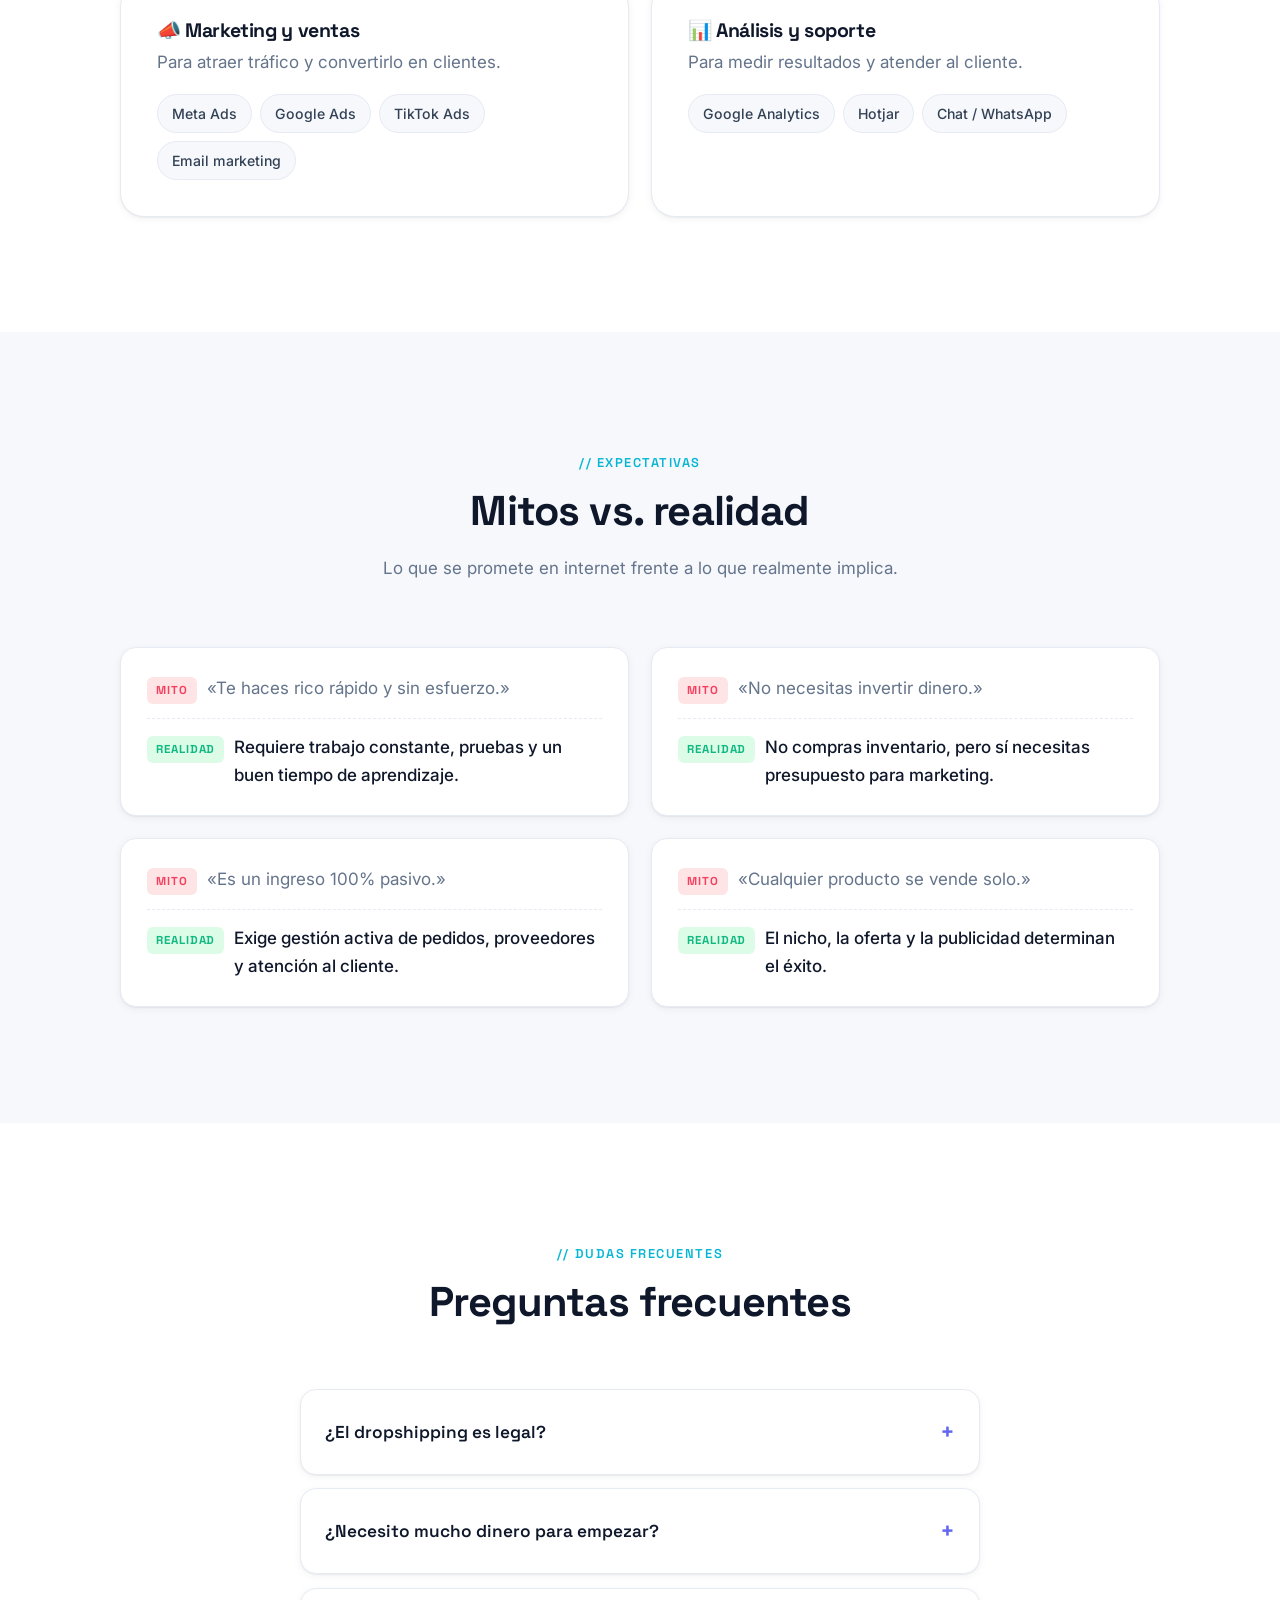
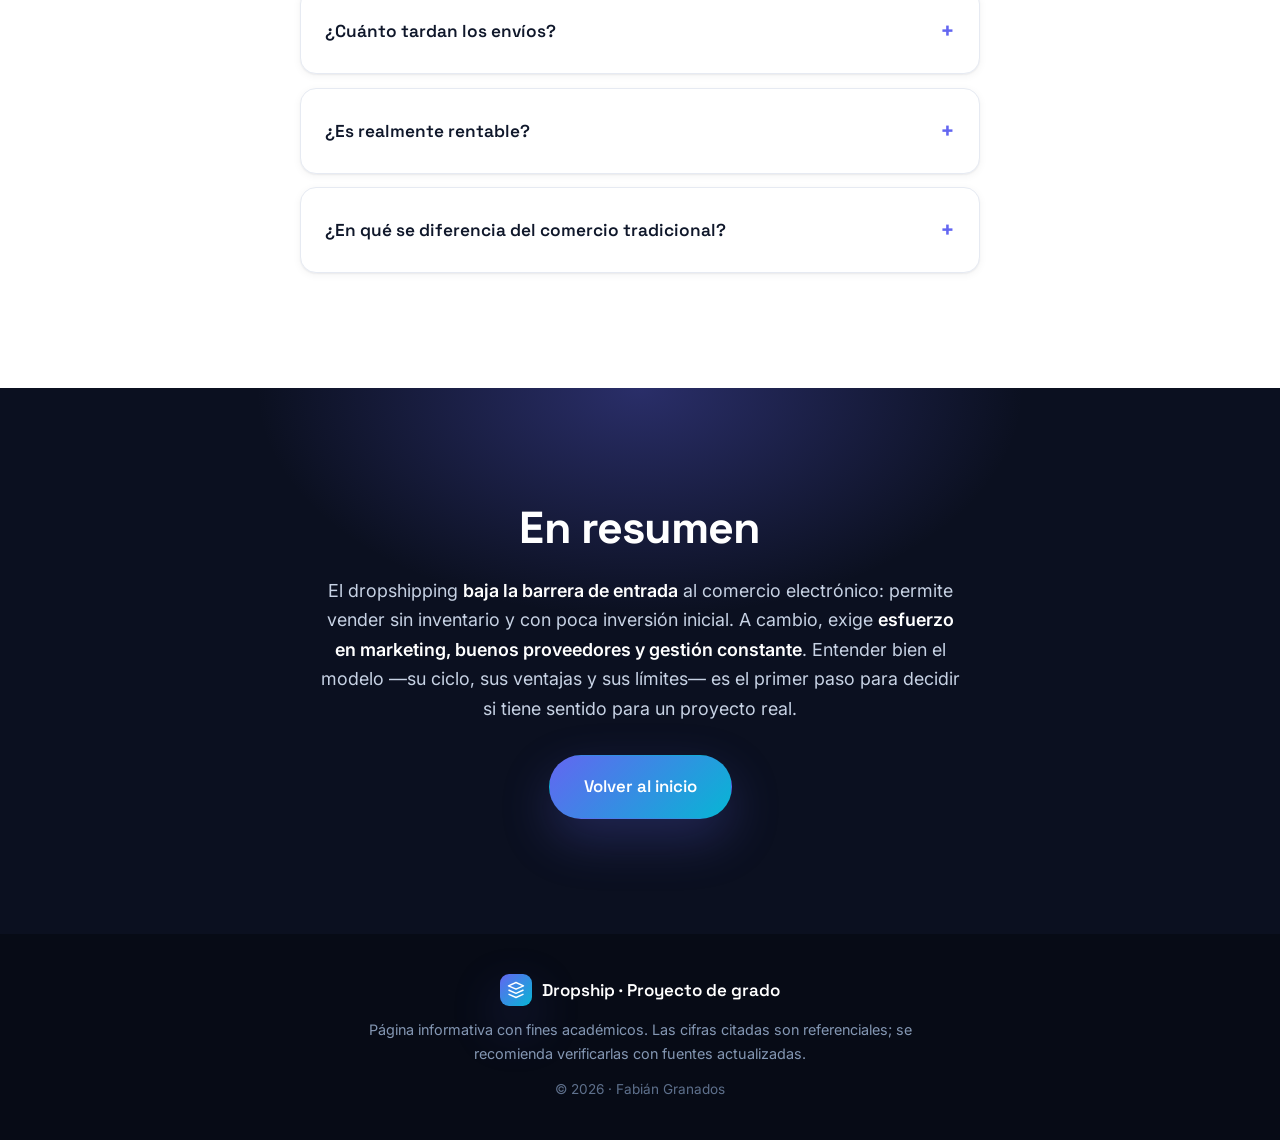
==== commit a3883d39: "Corregir solapes en el carrusel a pantalla completa de referentes El badge de idioma chocaba con los" ====
--- a/index.html
+++ b/index.html
@@ -225,14 +225,14 @@
       <div class="reffs-top">
         <span class="section-tag">// expertos</span>
         <h2 class="section-title" id="referentes-title">Referentes del sector</h2>
+      </div>
+
+      <div class="reffs-bottom">
         <div class="ref-filters" role="group" aria-label="Filtrar referentes por idioma">
           <button class="ref-filter is-active" type="button" data-filter="all" aria-pressed="true">Todos</button>
           <button class="ref-filter" type="button" data-filter="es" aria-pressed="false">Español</button>
           <button class="ref-filter" type="button" data-filter="en" aria-pressed="false">Inglés</button>
         </div>
-      </div>
-
-      <div class="reffs-bottom">
         <span class="carousel__counter" id="refCounter" aria-live="polite">1 / 5</span>
         <div class="carousel__dots" id="refDots" aria-label="Seleccionar referente"></div>
       </div>
--- a/css/styles.css
+++ b/css/styles.css
@@ -775,7 +775,7 @@
   height: 100%;
   display: grid;
   place-items: center;
-  padding: clamp(96px, 16vh, 150px) 20px clamp(92px, 14vh, 140px);
+  padding: clamp(150px, 17vh, 185px) 20px clamp(120px, 15vh, 150px);
   position: relative;
 }
 .referentes-fs .carousel__slide::before {
@@ -800,25 +800,34 @@
   color: #fff;
 }
 .referentes-fs .ref-card:hover { transform: none; }
-.referentes-fs .ref-card__badge { position: static; margin: 0 0 18px; }
+/* Reordenamos el contenido: la insignia de idioma va DEBAJO del rol,
+   así no choca con los filtros superpuestos arriba. */
+.referentes-fs .ref-card__avatar   { order: 1; }
+.referentes-fs .ref-card__name     { order: 2; }
+.referentes-fs .ref-card__role     { order: 3; }
+.referentes-fs .ref-card__badge    { order: 4; position: static; margin: 2px 0 12px; }
+.referentes-fs .ref-card__stars    { order: 5; }
+.referentes-fs .ref-card__desc     { order: 6; }
+.referentes-fs .ref-card__btn      { order: 7; }
+.referentes-fs .ref-card__platform { order: 8; }
 .referentes-fs .ref-card__avatar {
-  width: clamp(132px, 20vh, 176px);
-  height: clamp(132px, 20vh, 176px);
+  width: clamp(116px, 16vh, 150px);
+  height: clamp(116px, 16vh, 150px);
   border-color: rgba(255, 255, 255, .9);
   box-shadow: 0 18px 50px rgba(6, 182, 212, .35);
-  margin-bottom: 22px;
-}
-.referentes-fs .ref-card__name { color: #fff; font-size: clamp(2rem, 5vw, 3.2rem); margin-bottom: 4px; }
-.referentes-fs .ref-card__role { color: var(--cyan); font-size: clamp(1rem, 2.2vw, 1.2rem); margin-bottom: 14px; }
-.referentes-fs .ref-card__stars { font-size: clamp(1.2rem, 2.6vw, 1.5rem); margin-bottom: 18px; }
+  margin-bottom: 16px;
+}
+.referentes-fs .ref-card__name { color: #fff; font-size: clamp(1.7rem, 4vw, 2.5rem); margin-bottom: 2px; }
+.referentes-fs .ref-card__role { color: var(--cyan); font-size: clamp(.95rem, 2vw, 1.1rem); margin-bottom: 8px; }
+.referentes-fs .ref-card__stars { font-size: clamp(1.1rem, 2.4vw, 1.35rem); margin-bottom: 12px; }
 .referentes-fs .ref-card__desc {
   color: #c7d2e4;
-  font-size: clamp(1.05rem, 2.2vw, 1.3rem);
-  max-width: 540px;
-  margin: 0 auto 28px;
+  font-size: clamp(1rem, 2vw, 1.18rem);
+  max-width: 520px;
+  margin: 0 auto 20px;
 }
 .referentes-fs .ref-card__btn { margin-top: 0; }
-.referentes-fs .ref-card__platform { color: #9fb0c9; margin-top: 20px; }
+.referentes-fs .ref-card__platform { color: #9fb0c9; margin-top: 14px; }
 
 /* Overlays: título + filtros (arriba) y contador + segmentos (abajo) */
 .reffs-top,
@@ -834,19 +843,19 @@
 }
 .reffs-top {
   top: 0;
-  gap: 10px;
-  padding: clamp(20px, 4vh, 40px) 16px 0;
+  gap: 8px;
+  padding: clamp(92px, 11vh, 112px) 16px 0;
   text-align: center;
 }
-.reffs-top .section-tag { color: var(--cyan); margin: 0; }
+.reffs-top .section-tag { display: none; }
 .reffs-top .section-title {
   color: #fff;
   margin: 0;
-  font-size: clamp(1.5rem, 3.6vw, 2.2rem);
+  font-size: clamp(1.3rem, 3vw, 1.9rem);
   text-shadow: 0 2px 24px rgba(0, 0, 0, .55);
 }
-.reffs-top .ref-filters { margin: 6px 0 0; pointer-events: auto; }
-.reffs-bottom { bottom: clamp(20px, 4vh, 40px); gap: 14px; }
+.reffs-bottom { bottom: clamp(18px, 3.5vh, 36px); gap: 12px; }
+.reffs-bottom .ref-filters { margin: 0 0 2px; pointer-events: auto; }
 .reffs-bottom .carousel__counter { color: #c7d2e4; }
 .reffs-bottom .carousel__dots { pointer-events: auto; }
 
@@ -872,6 +881,15 @@
 /* En móvil prima el swipe: ocultamos las flechas */
 @media (max-width: 600px) {
   .referentes-fs .carousel__btn { display: none; }
+}
+
+/* Pantallas de poca altura: compactamos para que la tarjeta entre completa */
+@media (max-height: 720px) {
+  .referentes-fs .carousel__slide { padding: clamp(112px, 16vh, 140px) 20px clamp(104px, 15vh, 130px); }
+  .referentes-fs .ref-card__avatar { width: clamp(92px, 13vh, 116px); height: clamp(92px, 13vh, 116px); margin-bottom: 12px; }
+  .referentes-fs .ref-card__name { font-size: clamp(1.5rem, 3.4vw, 2rem); }
+  .referentes-fs .ref-card__desc { margin-bottom: 14px; }
+  .reffs-top { padding-top: clamp(78px, 11vh, 90px); }
 }
 
 /* Filtros por idioma */
